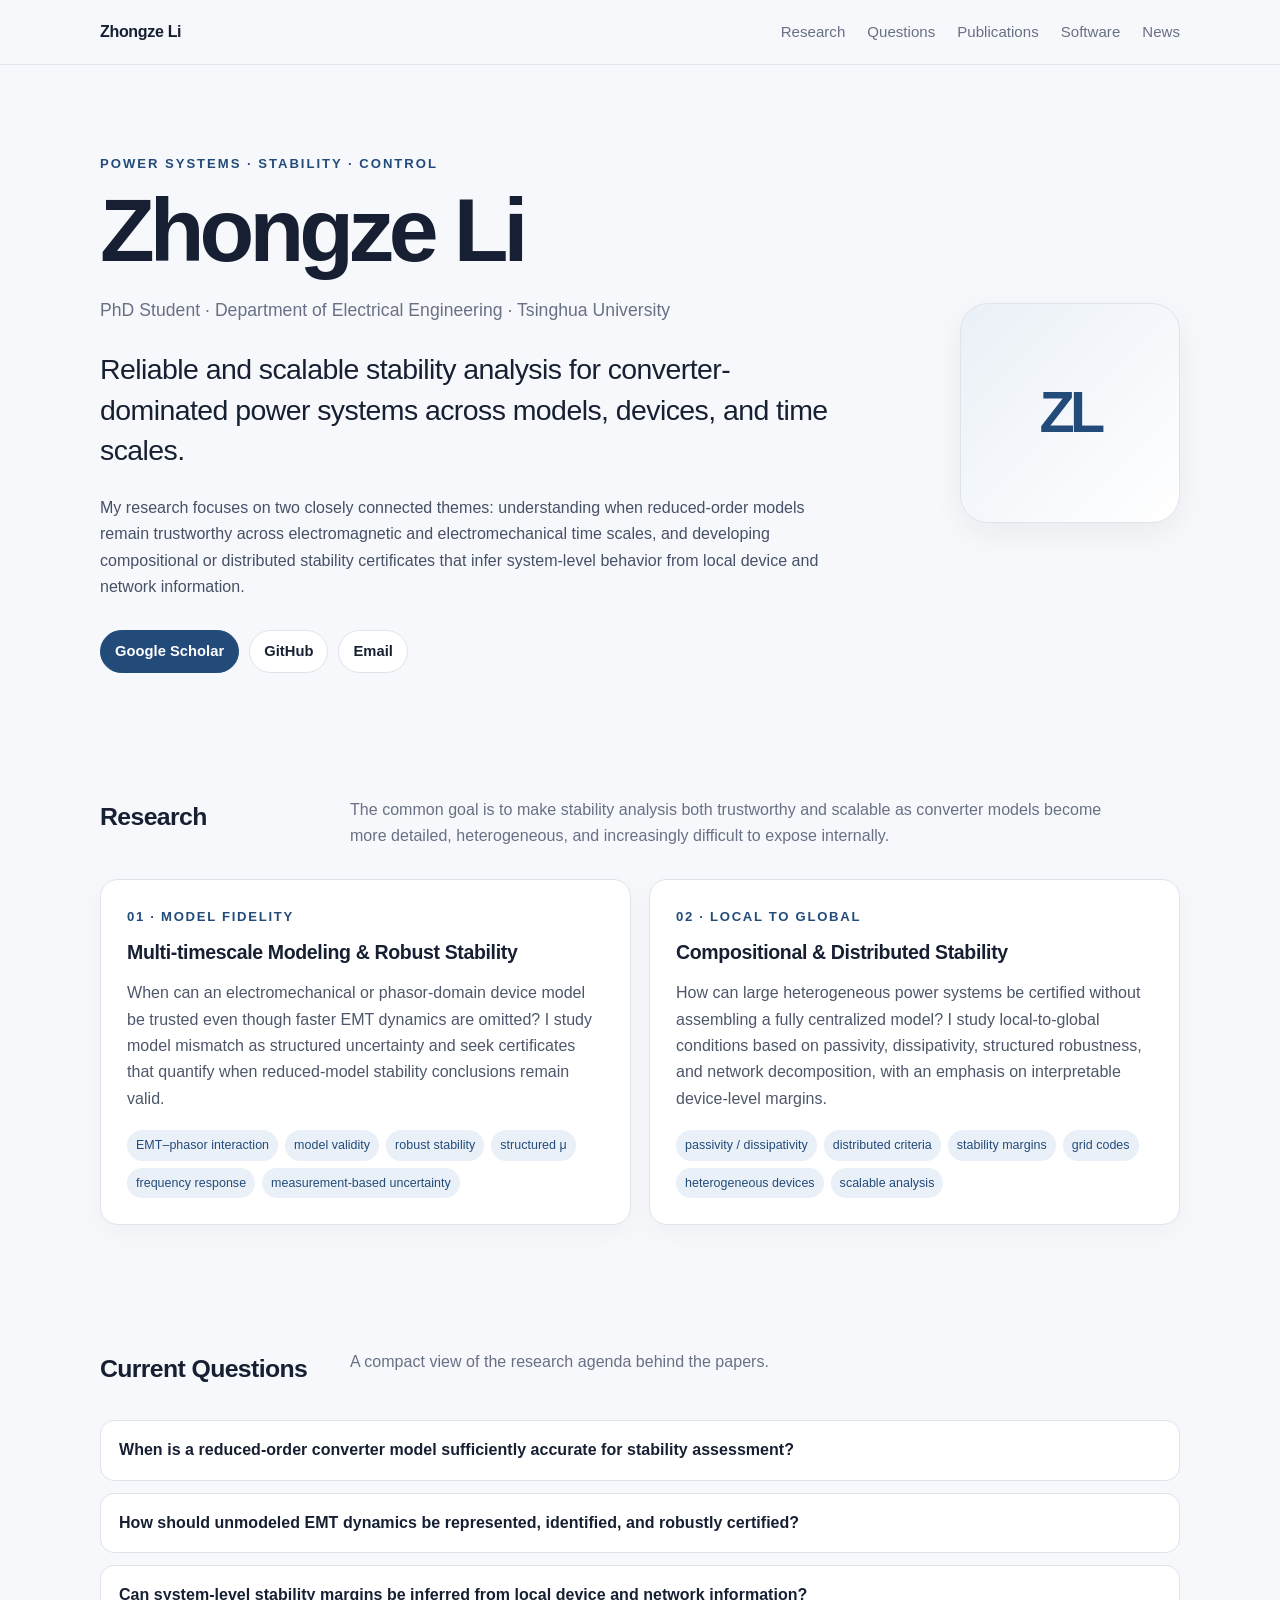
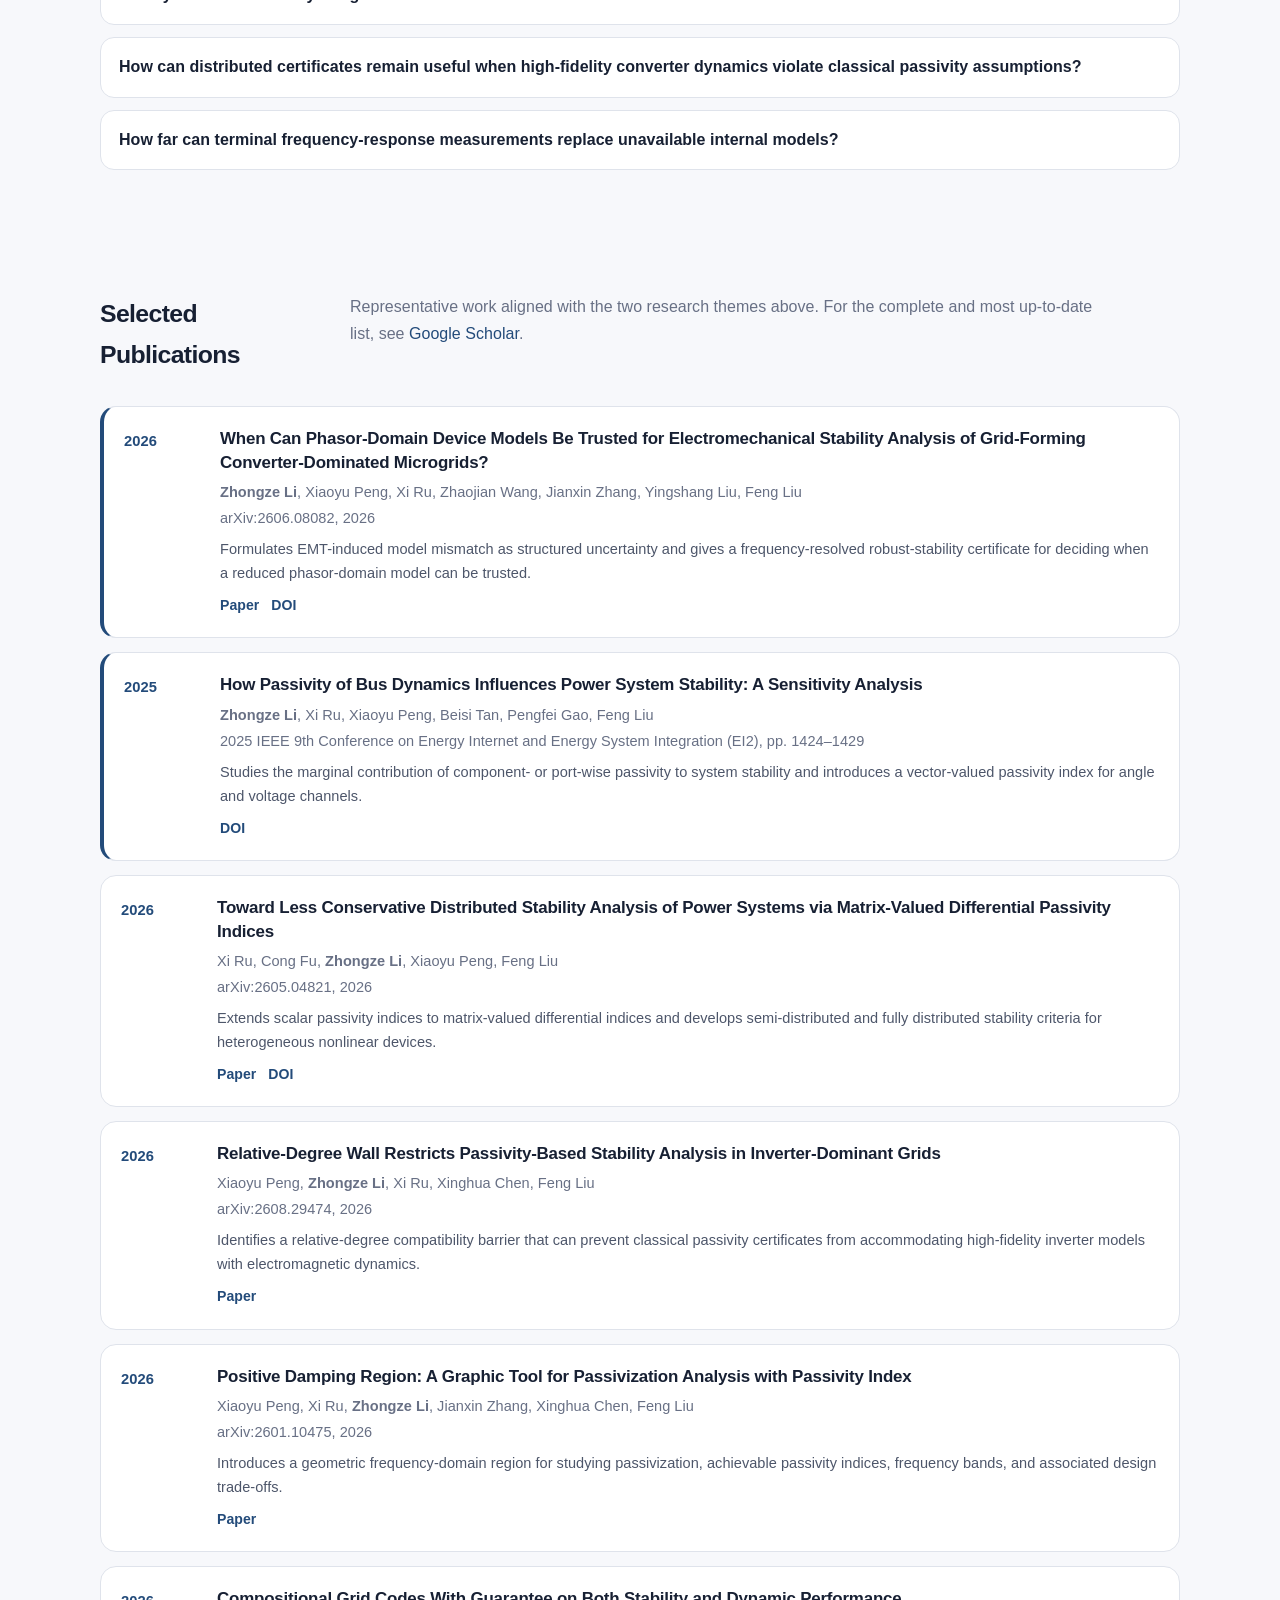
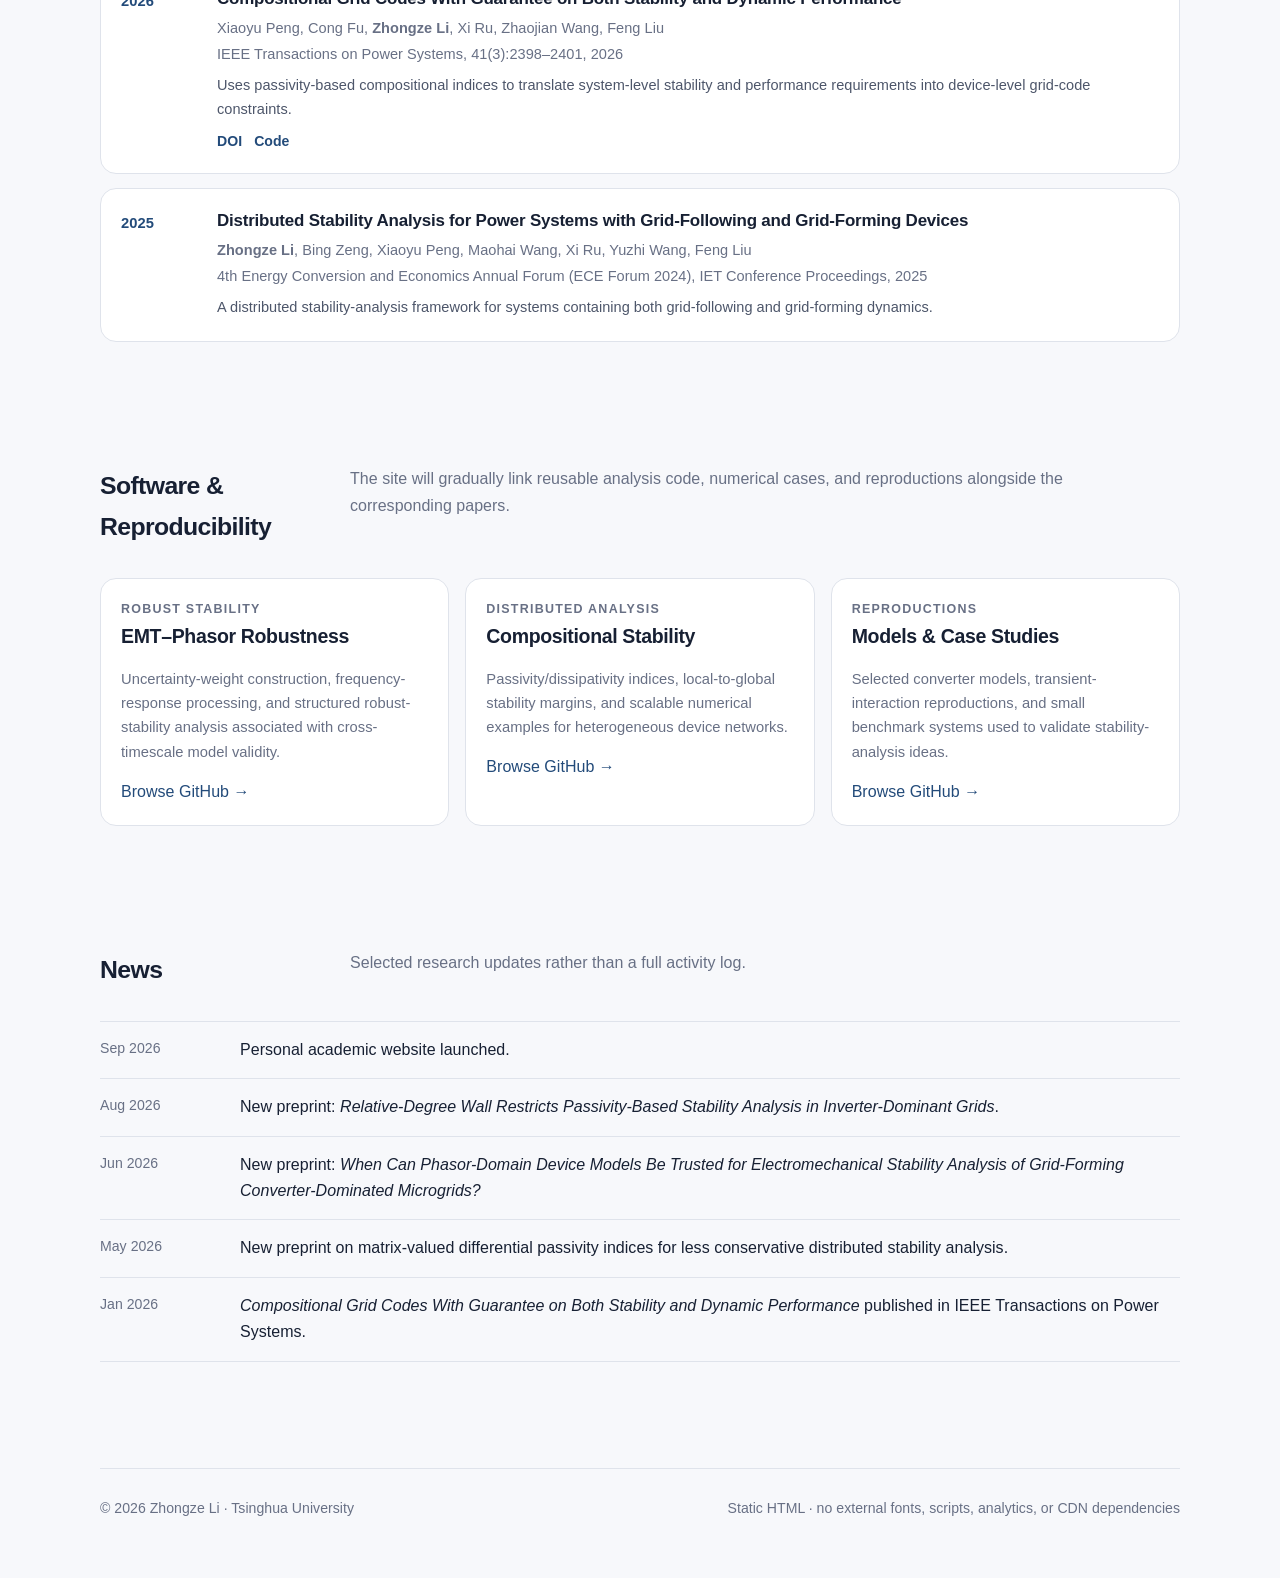
==== index.html @ 3948725b "Build academic homepage with research themes and selected publications" ====
<!doctype html>
<html lang="en">
<head>
  <meta charset="utf-8">
  <meta name="viewport" content="width=device-width, initial-scale=1">
  <meta name="description" content="Zhongze Li — PhD student at Tsinghua University. Research on multi-timescale modeling, robust stability, and compositional/distributed stability of converter-dominated power systems.">
  <meta name="author" content="Zhongze Li">
  <meta name="theme-color" content="#f7f8fb">
  <title>Zhongze Li | Power Systems Stability</title>
  <style>
    :root{
      --bg:#f7f8fb;
      --panel:#ffffff;
      --ink:#172033;
      --muted:#687085;
      --line:#dfe3eb;
      --accent:#234b7a;
      --accent-soft:#eaf0f7;
      --max:1080px;
    }
    *{box-sizing:border-box}
    html{scroll-behavior:smooth}
    body{
      margin:0;
      background:var(--bg);
      color:var(--ink);
      font-family:Inter,ui-sans-serif,-apple-system,BlinkMacSystemFont,"Segoe UI","PingFang SC","Hiragino Sans GB","Microsoft YaHei",Arial,sans-serif;
      line-height:1.65;
      letter-spacing:.002em;
    }
    a{color:var(--accent);text-decoration:none}
    a:hover{text-decoration:underline}
    .wrap{width:min(calc(100% - 36px),var(--max));margin:0 auto}
    header{
      position:sticky;top:0;z-index:20;
      background:rgba(247,248,251,.94);
      border-bottom:1px solid rgba(223,227,235,.9);
      backdrop-filter:blur(10px);
    }
    nav{min-height:64px;display:flex;align-items:center;justify-content:space-between;gap:24px}
    .brand{font-weight:750;color:var(--ink);letter-spacing:-.02em}
    .navlinks{display:flex;gap:22px;flex-wrap:wrap;font-size:.94rem}
    .navlinks a{color:var(--muted)}
    .hero{padding:88px 0 62px}
    .hero-grid{display:grid;grid-template-columns:1.45fr .55fr;gap:52px;align-items:center}
    .eyebrow{font-size:.82rem;text-transform:uppercase;letter-spacing:.15em;color:var(--accent);font-weight:750}
    h1{font-size:clamp(2.8rem,7vw,5.8rem);line-height:.98;margin:12px 0 22px;letter-spacing:-.055em}
    .role{font-size:1.1rem;color:var(--muted);margin:0 0 24px}
    .tagline{font-size:clamp(1.28rem,2.4vw,1.78rem);line-height:1.42;max-width:820px;margin:0 0 24px;letter-spacing:-.02em}
    .about{max-width:800px;color:#465066;margin:0}
    .actions{display:flex;gap:10px;flex-wrap:wrap;margin-top:30px}
    .button{
      display:inline-flex;align-items:center;justify-content:center;
      min-height:40px;padding:8px 14px;border:1px solid var(--line);
      border-radius:999px;background:var(--panel);color:var(--ink);font-size:.92rem;font-weight:650
    }
    .button.primary{background:var(--accent);color:white;border-color:var(--accent)}
    .portrait{
      width:min(100%,220px);aspect-ratio:1;border-radius:28px;
      background:linear-gradient(135deg,var(--accent-soft),#fff);
      border:1px solid var(--line);display:grid;place-items:center;
      justify-self:end;font-size:3.6rem;font-weight:800;color:var(--accent);
      letter-spacing:-.08em;box-shadow:0 10px 30px rgba(23,32,51,.06)
    }
    section{padding:62px 0}
    .section-head{display:grid;grid-template-columns:220px 1fr;gap:30px;margin-bottom:30px}
    h2{margin:0;font-size:1.55rem;letter-spacing:-.025em}
    .section-intro{margin:0;color:var(--muted);max-width:760px}
    .research-grid{display:grid;grid-template-columns:1fr 1fr;gap:18px}
    .card{
      background:var(--panel);border:1px solid var(--line);border-radius:18px;
      padding:26px;box-shadow:0 8px 24px rgba(23,32,51,.035)
    }
    .num{color:var(--accent);font-weight:800;font-size:.82rem;letter-spacing:.13em}
    h3{margin:8px 0 12px;font-size:1.22rem;letter-spacing:-.018em}
    .card p{margin:0;color:#4d566a}
    .topics{display:flex;gap:7px;flex-wrap:wrap;margin-top:18px}
    .pill{font-size:.78rem;color:var(--accent);background:var(--accent-soft);border-radius:999px;padding:5px 9px}
    .question-list{display:grid;gap:12px}
    .question{
      background:var(--panel);border:1px solid var(--line);border-radius:14px;
      padding:16px 18px;font-weight:610
    }
    .pubs{display:grid;gap:14px}
    .pub{
      display:grid;grid-template-columns:78px 1fr;gap:18px;
      background:var(--panel);border:1px solid var(--line);border-radius:16px;padding:20px
    }
    .year{font-weight:800;color:var(--accent);font-size:.92rem;padding-top:2px}
    .pub-title{font-size:1.06rem;line-height:1.42;font-weight:760;margin:0 0 5px;letter-spacing:-.012em}
    .authors,.venue,.pub-note{font-size:.91rem;color:var(--muted);margin:2px 0}
    .pub-note{color:#4d566a;margin-top:7px}
    .pub-links{display:flex;gap:12px;flex-wrap:wrap;margin-top:9px;font-size:.88rem;font-weight:650}
    .featured{border-left:4px solid var(--accent)}
    .software-grid{display:grid;grid-template-columns:repeat(3,1fr);gap:16px}
    .software-card{background:var(--panel);border:1px solid var(--line);border-radius:16px;padding:20px}
    .software-card h3{margin-top:0}
    .software-card p{font-size:.92rem;color:var(--muted)}
    .news{display:grid;gap:0;border-top:1px solid var(--line)}
    .news-item{display:grid;grid-template-columns:120px 1fr;gap:20px;padding:15px 0;border-bottom:1px solid var(--line)}
    .news-date{font-size:.88rem;color:var(--muted)}
    footer{padding:44px 0 58px;color:var(--muted);font-size:.88rem}
    .footer-row{display:flex;justify-content:space-between;gap:24px;flex-wrap:wrap;border-top:1px solid var(--line);padding-top:28px}
    .smallcaps{font-size:.78rem;text-transform:uppercase;letter-spacing:.1em;font-weight:760;color:var(--muted)}
    @media (max-width:780px){
      header{position:static}
      nav{align-items:flex-start;flex-direction:column;padding:15px 0}
      .navlinks{gap:13px}
      .hero{padding-top:56px}
      .hero-grid,.section-head,.research-grid,.software-grid{grid-template-columns:1fr}
      .portrait{justify-self:start;width:140px;border-radius:20px;order:-1}
      .pub{grid-template-columns:1fr}
      .year{padding:0}
      .news-item{grid-template-columns:1fr;gap:3px}
    }
    @media (prefers-color-scheme:dark){
      :root{--bg:#11151c;--panel:#171c25;--ink:#edf1f7;--muted:#a6afc0;--line:#2b3442;--accent:#8eb9ea;--accent-soft:#1f3043}
      header{background:rgba(17,21,28,.94)}
      .about,.card p,.pub-note{color:#c4ccda}
      .portrait{background:linear-gradient(135deg,#1f3043,#171c25)}
    }
    @media print{
      header,.actions{display:none}
      body{background:#fff;color:#000}
      .card,.pub,.software-card{box-shadow:none;break-inside:avoid}
    }
  </style>
</head>
<body>
<header>
  <div class="wrap">
    <nav aria-label="Primary navigation">
      <a class="brand" href="#top">Zhongze Li</a>
      <div class="navlinks">
        <a href="#research">Research</a>
        <a href="#questions">Questions</a>
        <a href="#publications">Publications</a>
        <a href="#software">Software</a>
        <a href="#news">News</a>
      </div>
    </nav>
  </div>
</header>

<main id="top">
  <section class="hero">
    <div class="wrap hero-grid">
      <div>
        <div class="eyebrow">Power Systems · Stability · Control</div>
        <h1>Zhongze Li</h1>
        <p class="role">PhD Student · Department of Electrical Engineering · Tsinghua University</p>
        <p class="tagline">Reliable and scalable stability analysis for converter-dominated power systems across models, devices, and time scales.</p>
        <p class="about">My research focuses on two closely connected themes: understanding when reduced-order models remain trustworthy across electromagnetic and electromechanical time scales, and developing compositional or distributed stability certificates that infer system-level behavior from local device and network information.</p>
        <div class="actions">
          <a class="button primary" href="https://scholar.google.com/citations?user=HKIw3YUAAAAJ&hl=zh-CN">Google Scholar</a>
          <a class="button" href="https://github.com/lizzz766">GitHub</a>
          <a class="button" href="mailto:lizz24@mails.tsinghua.edu.cn">Email</a>
        </div>
      </div>
      <div class="portrait" aria-label="Profile placeholder">ZL</div>
    </div>
  </section>

  <section id="research">
    <div class="wrap">
      <div class="section-head">
        <h2>Research</h2>
        <p class="section-intro">The common goal is to make stability analysis both trustworthy and scalable as converter models become more detailed, heterogeneous, and increasingly difficult to expose internally.</p>
      </div>
      <div class="research-grid">
        <article class="card">
          <div class="num">01 · MODEL FIDELITY</div>
          <h3>Multi-timescale Modeling & Robust Stability</h3>
          <p>When can an electromechanical or phasor-domain device model be trusted even though faster EMT dynamics are omitted? I study model mismatch as structured uncertainty and seek certificates that quantify when reduced-model stability conclusions remain valid.</p>
          <div class="topics">
            <span class="pill">EMT–phasor interaction</span>
            <span class="pill">model validity</span>
            <span class="pill">robust stability</span>
            <span class="pill">structured μ</span>
            <span class="pill">frequency response</span>
            <span class="pill">measurement-based uncertainty</span>
          </div>
        </article>
        <article class="card">
          <div class="num">02 · LOCAL TO GLOBAL</div>
          <h3>Compositional & Distributed Stability</h3>
          <p>How can large heterogeneous power systems be certified without assembling a fully centralized model? I study local-to-global conditions based on passivity, dissipativity, structured robustness, and network decomposition, with an emphasis on interpretable device-level margins.</p>
          <div class="topics">
            <span class="pill">passivity / dissipativity</span>
            <span class="pill">distributed criteria</span>
            <span class="pill">stability margins</span>
            <span class="pill">grid codes</span>
            <span class="pill">heterogeneous devices</span>
            <span class="pill">scalable analysis</span>
          </div>
        </article>
      </div>
    </div>
  </section>

  <section id="questions">
    <div class="wrap">
      <div class="section-head">
        <h2>Current Questions</h2>
        <p class="section-intro">A compact view of the research agenda behind the papers.</p>
      </div>
      <div class="question-list">
        <div class="question">When is a reduced-order converter model sufficiently accurate for stability assessment?</div>
        <div class="question">How should unmodeled EMT dynamics be represented, identified, and robustly certified?</div>
        <div class="question">Can system-level stability margins be inferred from local device and network information?</div>
        <div class="question">How can distributed certificates remain useful when high-fidelity converter dynamics violate classical passivity assumptions?</div>
        <div class="question">How far can terminal frequency-response measurements replace unavailable internal models?</div>
      </div>
    </div>
  </section>

  <section id="publications">
    <div class="wrap">
      <div class="section-head">
        <h2>Selected Publications</h2>
        <p class="section-intro">Representative work aligned with the two research themes above. For the complete and most up-to-date list, see <a href="https://scholar.google.com/citations?user=HKIw3YUAAAAJ&hl=zh-CN">Google Scholar</a>.</p>
      </div>

      <div class="pubs">
        <article class="pub featured">
          <div class="year">2026</div>
          <div>
            <p class="pub-title">When Can Phasor-Domain Device Models Be Trusted for Electromechanical Stability Analysis of Grid-Forming Converter-Dominated Microgrids?</p>
            <p class="authors"><strong>Zhongze Li</strong>, Xiaoyu Peng, Xi Ru, Zhaojian Wang, Jianxin Zhang, Yingshang Liu, Feng Liu</p>
            <p class="venue">arXiv:2606.08082, 2026</p>
            <p class="pub-note">Formulates EMT-induced model mismatch as structured uncertainty and gives a frequency-resolved robust-stability certificate for deciding when a reduced phasor-domain model can be trusted.</p>
            <div class="pub-links">
              <a href="https://arxiv.org/abs/2606.08082">Paper</a>
              <a href="https://doi.org/10.48550/arXiv.2606.08082">DOI</a>
            </div>
          </div>
        </article>

        <article class="pub featured">
          <div class="year">2025</div>
          <div>
            <p class="pub-title">How Passivity of Bus Dynamics Influences Power System Stability: A Sensitivity Analysis</p>
            <p class="authors"><strong>Zhongze Li</strong>, Xi Ru, Xiaoyu Peng, Beisi Tan, Pengfei Gao, Feng Liu</p>
            <p class="venue">2025 IEEE 9th Conference on Energy Internet and Energy System Integration (EI2), pp. 1424–1429</p>
            <p class="pub-note">Studies the marginal contribution of component- or port-wise passivity to system stability and introduces a vector-valued passivity index for angle and voltage channels.</p>
            <div class="pub-links">
              <a href="https://doi.org/10.1109/EI268505.2025.11425330">DOI</a>
            </div>
          </div>
        </article>

        <article class="pub">
          <div class="year">2026</div>
          <div>
            <p class="pub-title">Toward Less Conservative Distributed Stability Analysis of Power Systems via Matrix-Valued Differential Passivity Indices</p>
            <p class="authors">Xi Ru, Cong Fu, <strong>Zhongze Li</strong>, Xiaoyu Peng, Feng Liu</p>
            <p class="venue">arXiv:2605.04821, 2026</p>
            <p class="pub-note">Extends scalar passivity indices to matrix-valued differential indices and develops semi-distributed and fully distributed stability criteria for heterogeneous nonlinear devices.</p>
            <div class="pub-links">
              <a href="https://arxiv.org/abs/2605.04821">Paper</a>
              <a href="https://doi.org/10.48550/arXiv.2605.04821">DOI</a>
            </div>
          </div>
        </article>

        <article class="pub">
          <div class="year">2026</div>
          <div>
            <p class="pub-title">Relative-Degree Wall Restricts Passivity-Based Stability Analysis in Inverter-Dominant Grids</p>
            <p class="authors">Xiaoyu Peng, <strong>Zhongze Li</strong>, Xi Ru, Xinghua Chen, Feng Liu</p>
            <p class="venue">arXiv:2608.29474, 2026</p>
            <p class="pub-note">Identifies a relative-degree compatibility barrier that can prevent classical passivity certificates from accommodating high-fidelity inverter models with electromagnetic dynamics.</p>
            <div class="pub-links">
              <a href="https://arxiv.org/abs/2608.29474">Paper</a>
            </div>
          </div>
        </article>

        <article class="pub">
          <div class="year">2026</div>
          <div>
            <p class="pub-title">Positive Damping Region: A Graphic Tool for Passivization Analysis with Passivity Index</p>
            <p class="authors">Xiaoyu Peng, Xi Ru, <strong>Zhongze Li</strong>, Jianxin Zhang, Xinghua Chen, Feng Liu</p>
            <p class="venue">arXiv:2601.10475, 2026</p>
            <p class="pub-note">Introduces a geometric frequency-domain region for studying passivization, achievable passivity indices, frequency bands, and associated design trade-offs.</p>
            <div class="pub-links">
              <a href="https://arxiv.org/abs/2601.10475">Paper</a>
            </div>
          </div>
        </article>

        <article class="pub">
          <div class="year">2026</div>
          <div>
            <p class="pub-title">Compositional Grid Codes With Guarantee on Both Stability and Dynamic Performance</p>
            <p class="authors">Xiaoyu Peng, Cong Fu, <strong>Zhongze Li</strong>, Xi Ru, Zhaojian Wang, Feng Liu</p>
            <p class="venue">IEEE Transactions on Power Systems, 41(3):2398–2401, 2026</p>
            <p class="pub-note">Uses passivity-based compositional indices to translate system-level stability and performance requirements into device-level grid-code constraints.</p>
            <div class="pub-links">
              <a href="https://doi.org/10.1109/TPWRS.2026.3651937">DOI</a>
              <a href="https://github.com/lingo01/Compositional_Grid_Code">Code</a>
            </div>
          </div>
        </article>

        <article class="pub">
          <div class="year">2025</div>
          <div>
            <p class="pub-title">Distributed Stability Analysis for Power Systems with Grid-Following and Grid-Forming Devices</p>
            <p class="authors"><strong>Zhongze Li</strong>, Bing Zeng, Xiaoyu Peng, Maohai Wang, Xi Ru, Yuzhi Wang, Feng Liu</p>
            <p class="venue">4th Energy Conversion and Economics Annual Forum (ECE Forum 2024), IET Conference Proceedings, 2025</p>
            <p class="pub-note">A distributed stability-analysis framework for systems containing both grid-following and grid-forming dynamics.</p>
          </div>
        </article>
      </div>
    </div>
  </section>

  <section id="software">
    <div class="wrap">
      <div class="section-head">
        <h2>Software & Reproducibility</h2>
        <p class="section-intro">The site will gradually link reusable analysis code, numerical cases, and reproductions alongside the corresponding papers.</p>
      </div>
      <div class="software-grid">
        <article class="software-card">
          <div class="smallcaps">Robust stability</div>
          <h3>EMT–Phasor Robustness</h3>
          <p>Uncertainty-weight construction, frequency-response processing, and structured robust-stability analysis associated with cross-timescale model validity.</p>
          <a href="https://github.com/lizzz766">Browse GitHub →</a>
        </article>
        <article class="software-card">
          <div class="smallcaps">Distributed analysis</div>
          <h3>Compositional Stability</h3>
          <p>Passivity/dissipativity indices, local-to-global stability margins, and scalable numerical examples for heterogeneous device networks.</p>
          <a href="https://github.com/lizzz766">Browse GitHub →</a>
        </article>
        <article class="software-card">
          <div class="smallcaps">Reproductions</div>
          <h3>Models & Case Studies</h3>
          <p>Selected converter models, transient-interaction reproductions, and small benchmark systems used to validate stability-analysis ideas.</p>
          <a href="https://github.com/lizzz766">Browse GitHub →</a>
        </article>
      </div>
    </div>
  </section>

  <section id="news">
    <div class="wrap">
      <div class="section-head">
        <h2>News</h2>
        <p class="section-intro">Selected research updates rather than a full activity log.</p>
      </div>
      <div class="news">
        <div class="news-item"><div class="news-date">Sep 2026</div><div>Personal academic website launched.</div></div>
        <div class="news-item"><div class="news-date">Aug 2026</div><div>New preprint: <em>Relative-Degree Wall Restricts Passivity-Based Stability Analysis in Inverter-Dominant Grids</em>.</div></div>
        <div class="news-item"><div class="news-date">Jun 2026</div><div>New preprint: <em>When Can Phasor-Domain Device Models Be Trusted for Electromechanical Stability Analysis of Grid-Forming Converter-Dominated Microgrids?</em></div></div>
        <div class="news-item"><div class="news-date">May 2026</div><div>New preprint on matrix-valued differential passivity indices for less conservative distributed stability analysis.</div></div>
        <div class="news-item"><div class="news-date">Jan 2026</div><div><em>Compositional Grid Codes With Guarantee on Both Stability and Dynamic Performance</em> published in IEEE Transactions on Power Systems.</div></div>
      </div>
    </div>
  </section>
</main>

<footer>
  <div class="wrap footer-row">
    <div>© 2026 Zhongze Li · Tsinghua University</div>
    <div>Static HTML · no external fonts, scripts, analytics, or CDN dependencies</div>
  </div>
</footer>
</body>
</html>
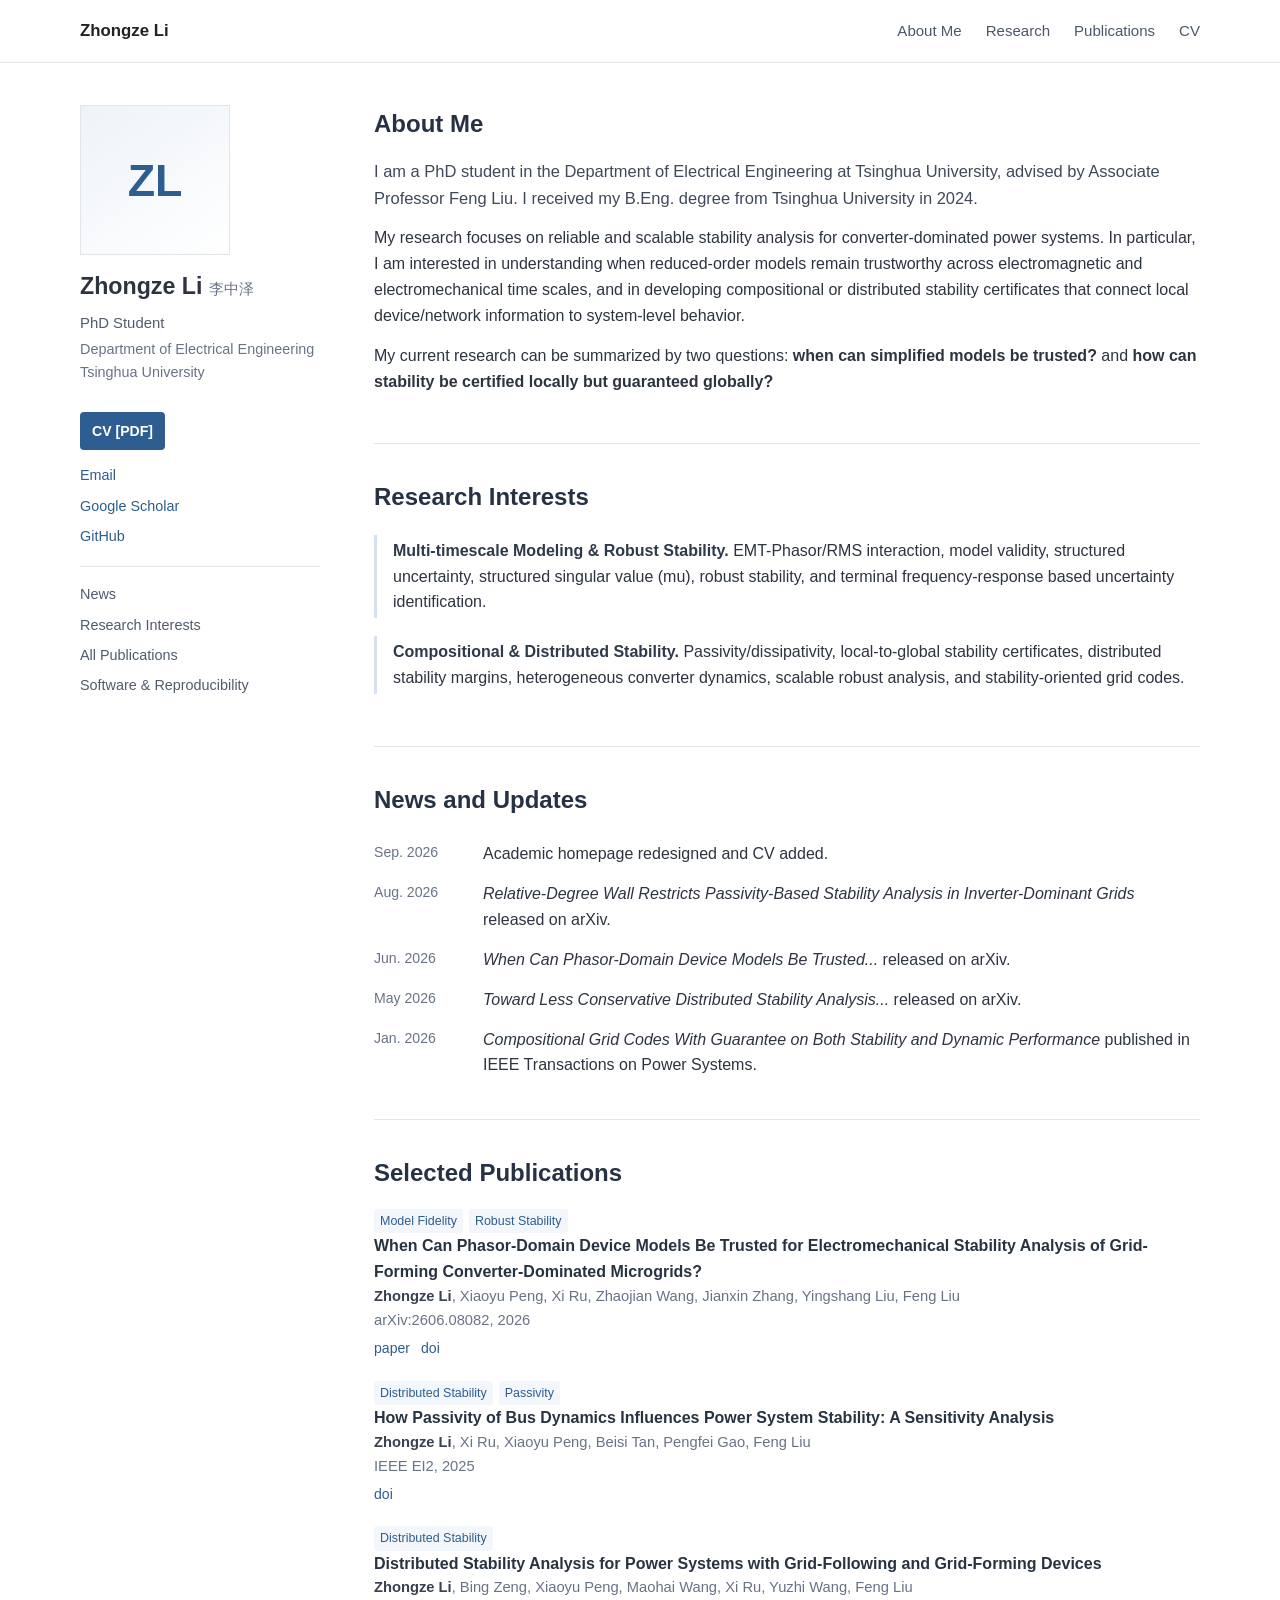
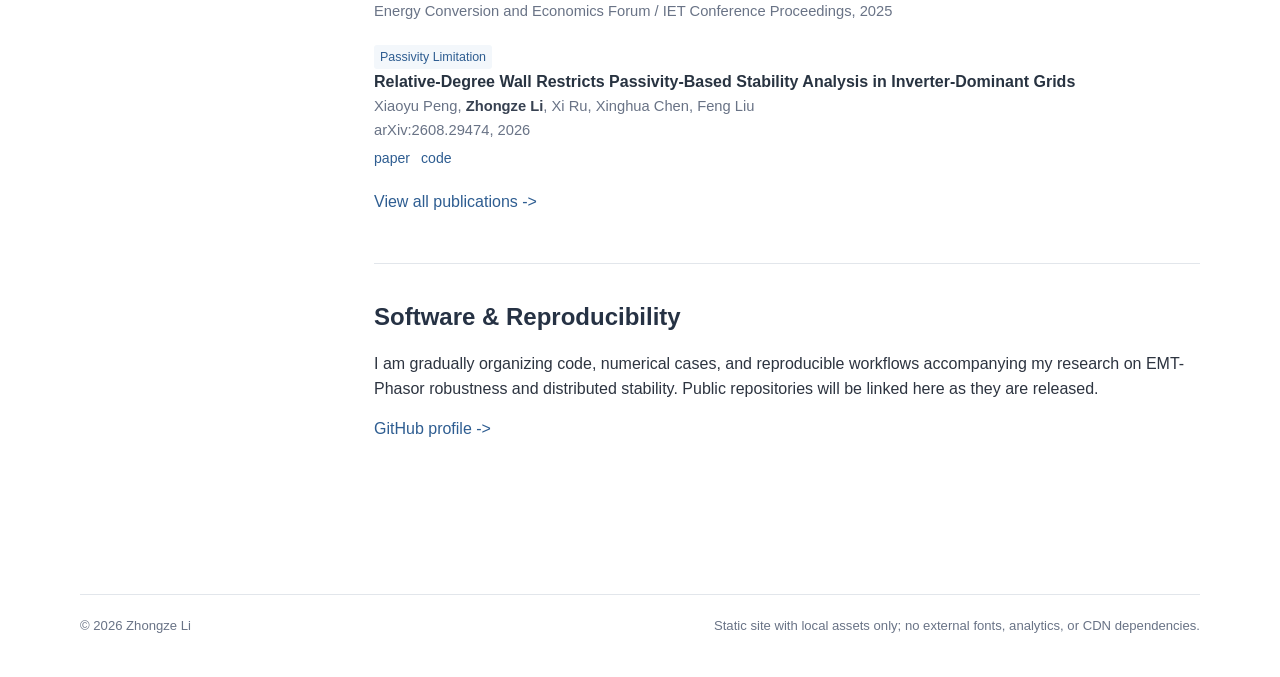
==== commit eb1553bb: "Redesign homepage in academic Minimal-Mistakes style and add CV link" ====
--- a/index.html
+++ b/index.html
@@ -1,372 +1,40 @@
 <!doctype html>
-<html lang="en">
-<head>
-  <meta charset="utf-8">
-  <meta name="viewport" content="width=device-width, initial-scale=1">
-  <meta name="description" content="Zhongze Li — PhD student at Tsinghua University. Research on multi-timescale modeling, robust stability, and compositional/distributed stability of converter-dominated power systems.">
-  <meta name="author" content="Zhongze Li">
-  <meta name="theme-color" content="#f7f8fb">
-  <title>Zhongze Li | Power Systems Stability</title>
-  <style>
-    :root{
-      --bg:#f7f8fb;
-      --panel:#ffffff;
-      --ink:#172033;
-      --muted:#687085;
-      --line:#dfe3eb;
-      --accent:#234b7a;
-      --accent-soft:#eaf0f7;
-      --max:1080px;
-    }
-    *{box-sizing:border-box}
-    html{scroll-behavior:smooth}
-    body{
-      margin:0;
-      background:var(--bg);
-      color:var(--ink);
-      font-family:Inter,ui-sans-serif,-apple-system,BlinkMacSystemFont,"Segoe UI","PingFang SC","Hiragino Sans GB","Microsoft YaHei",Arial,sans-serif;
-      line-height:1.65;
-      letter-spacing:.002em;
-    }
-    a{color:var(--accent);text-decoration:none}
-    a:hover{text-decoration:underline}
-    .wrap{width:min(calc(100% - 36px),var(--max));margin:0 auto}
-    header{
-      position:sticky;top:0;z-index:20;
-      background:rgba(247,248,251,.94);
-      border-bottom:1px solid rgba(223,227,235,.9);
-      backdrop-filter:blur(10px);
-    }
-    nav{min-height:64px;display:flex;align-items:center;justify-content:space-between;gap:24px}
-    .brand{font-weight:750;color:var(--ink);letter-spacing:-.02em}
-    .navlinks{display:flex;gap:22px;flex-wrap:wrap;font-size:.94rem}
-    .navlinks a{color:var(--muted)}
-    .hero{padding:88px 0 62px}
-    .hero-grid{display:grid;grid-template-columns:1.45fr .55fr;gap:52px;align-items:center}
-    .eyebrow{font-size:.82rem;text-transform:uppercase;letter-spacing:.15em;color:var(--accent);font-weight:750}
-    h1{font-size:clamp(2.8rem,7vw,5.8rem);line-height:.98;margin:12px 0 22px;letter-spacing:-.055em}
-    .role{font-size:1.1rem;color:var(--muted);margin:0 0 24px}
-    .tagline{font-size:clamp(1.28rem,2.4vw,1.78rem);line-height:1.42;max-width:820px;margin:0 0 24px;letter-spacing:-.02em}
-    .about{max-width:800px;color:#465066;margin:0}
-    .actions{display:flex;gap:10px;flex-wrap:wrap;margin-top:30px}
-    .button{
-      display:inline-flex;align-items:center;justify-content:center;
-      min-height:40px;padding:8px 14px;border:1px solid var(--line);
-      border-radius:999px;background:var(--panel);color:var(--ink);font-size:.92rem;font-weight:650
-    }
-    .button.primary{background:var(--accent);color:white;border-color:var(--accent)}
-    .portrait{
-      width:min(100%,220px);aspect-ratio:1;border-radius:28px;
-      background:linear-gradient(135deg,var(--accent-soft),#fff);
-      border:1px solid var(--line);display:grid;place-items:center;
-      justify-self:end;font-size:3.6rem;font-weight:800;color:var(--accent);
-      letter-spacing:-.08em;box-shadow:0 10px 30px rgba(23,32,51,.06)
-    }
-    section{padding:62px 0}
-    .section-head{display:grid;grid-template-columns:220px 1fr;gap:30px;margin-bottom:30px}
-    h2{margin:0;font-size:1.55rem;letter-spacing:-.025em}
-    .section-intro{margin:0;color:var(--muted);max-width:760px}
-    .research-grid{display:grid;grid-template-columns:1fr 1fr;gap:18px}
-    .card{
-      background:var(--panel);border:1px solid var(--line);border-radius:18px;
-      padding:26px;box-shadow:0 8px 24px rgba(23,32,51,.035)
-    }
-    .num{color:var(--accent);font-weight:800;font-size:.82rem;letter-spacing:.13em}
-    h3{margin:8px 0 12px;font-size:1.22rem;letter-spacing:-.018em}
-    .card p{margin:0;color:#4d566a}
-    .topics{display:flex;gap:7px;flex-wrap:wrap;margin-top:18px}
-    .pill{font-size:.78rem;color:var(--accent);background:var(--accent-soft);border-radius:999px;padding:5px 9px}
-    .question-list{display:grid;gap:12px}
-    .question{
-      background:var(--panel);border:1px solid var(--line);border-radius:14px;
-      padding:16px 18px;font-weight:610
-    }
-    .pubs{display:grid;gap:14px}
-    .pub{
-      display:grid;grid-template-columns:78px 1fr;gap:18px;
-      background:var(--panel);border:1px solid var(--line);border-radius:16px;padding:20px
-    }
-    .year{font-weight:800;color:var(--accent);font-size:.92rem;padding-top:2px}
-    .pub-title{font-size:1.06rem;line-height:1.42;font-weight:760;margin:0 0 5px;letter-spacing:-.012em}
-    .authors,.venue,.pub-note{font-size:.91rem;color:var(--muted);margin:2px 0}
-    .pub-note{color:#4d566a;margin-top:7px}
-    .pub-links{display:flex;gap:12px;flex-wrap:wrap;margin-top:9px;font-size:.88rem;font-weight:650}
-    .featured{border-left:4px solid var(--accent)}
-    .software-grid{display:grid;grid-template-columns:repeat(3,1fr);gap:16px}
-    .software-card{background:var(--panel);border:1px solid var(--line);border-radius:16px;padding:20px}
-    .software-card h3{margin-top:0}
-    .software-card p{font-size:.92rem;color:var(--muted)}
-    .news{display:grid;gap:0;border-top:1px solid var(--line)}
-    .news-item{display:grid;grid-template-columns:120px 1fr;gap:20px;padding:15px 0;border-bottom:1px solid var(--line)}
-    .news-date{font-size:.88rem;color:var(--muted)}
-    footer{padding:44px 0 58px;color:var(--muted);font-size:.88rem}
-    .footer-row{display:flex;justify-content:space-between;gap:24px;flex-wrap:wrap;border-top:1px solid var(--line);padding-top:28px}
-    .smallcaps{font-size:.78rem;text-transform:uppercase;letter-spacing:.1em;font-weight:760;color:var(--muted)}
-    @media (max-width:780px){
-      header{position:static}
-      nav{align-items:flex-start;flex-direction:column;padding:15px 0}
-      .navlinks{gap:13px}
-      .hero{padding-top:56px}
-      .hero-grid,.section-head,.research-grid,.software-grid{grid-template-columns:1fr}
-      .portrait{justify-self:start;width:140px;border-radius:20px;order:-1}
-      .pub{grid-template-columns:1fr}
-      .year{padding:0}
-      .news-item{grid-template-columns:1fr;gap:3px}
-    }
-    @media (prefers-color-scheme:dark){
-      :root{--bg:#11151c;--panel:#171c25;--ink:#edf1f7;--muted:#a6afc0;--line:#2b3442;--accent:#8eb9ea;--accent-soft:#1f3043}
-      header{background:rgba(17,21,28,.94)}
-      .about,.card p,.pub-note{color:#c4ccda}
-      .portrait{background:linear-gradient(135deg,#1f3043,#171c25)}
-    }
-    @media print{
-      header,.actions{display:none}
-      body{background:#fff;color:#000}
-      .card,.pub,.software-card{box-shadow:none;break-inside:avoid}
-    }
-  </style>
-</head>
+<html lang="en"><head><meta charset="utf-8"><meta name="viewport" content="width=device-width,initial-scale=1"><meta name="description" content="Zhongze Li - PhD student at Tsinghua University. Research on multi-timescale modeling, robust stability, and compositional/distributed stability of converter-dominated power systems."><meta name="author" content="Zhongze Li"><title>Zhongze Li | Academic Homepage</title><link rel="stylesheet" href="/assets/css/main.css"></head>
 <body>
-<header>
-  <div class="wrap">
-    <nav aria-label="Primary navigation">
-      <a class="brand" href="#top">Zhongze Li</a>
-      <div class="navlinks">
-        <a href="#research">Research</a>
-        <a href="#questions">Questions</a>
-        <a href="#publications">Publications</a>
-        <a href="#software">Software</a>
-        <a href="#news">News</a>
-      </div>
-    </nav>
-  </div>
-</header>
-
-<main id="top">
-  <section class="hero">
-    <div class="wrap hero-grid">
-      <div>
-        <div class="eyebrow">Power Systems · Stability · Control</div>
-        <h1>Zhongze Li</h1>
-        <p class="role">PhD Student · Department of Electrical Engineering · Tsinghua University</p>
-        <p class="tagline">Reliable and scalable stability analysis for converter-dominated power systems across models, devices, and time scales.</p>
-        <p class="about">My research focuses on two closely connected themes: understanding when reduced-order models remain trustworthy across electromagnetic and electromechanical time scales, and developing compositional or distributed stability certificates that infer system-level behavior from local device and network information.</p>
-        <div class="actions">
-          <a class="button primary" href="https://scholar.google.com/citations?user=HKIw3YUAAAAJ&hl=zh-CN">Google Scholar</a>
-          <a class="button" href="https://github.com/lizzz766">GitHub</a>
-          <a class="button" href="mailto:lizz24@mails.tsinghua.edu.cn">Email</a>
-        </div>
-      </div>
-      <div class="portrait" aria-label="Profile placeholder">ZL</div>
-    </div>
-  </section>
-
-  <section id="research">
-    <div class="wrap">
-      <div class="section-head">
-        <h2>Research</h2>
-        <p class="section-intro">The common goal is to make stability analysis both trustworthy and scalable as converter models become more detailed, heterogeneous, and increasingly difficult to expose internally.</p>
-      </div>
-      <div class="research-grid">
-        <article class="card">
-          <div class="num">01 · MODEL FIDELITY</div>
-          <h3>Multi-timescale Modeling & Robust Stability</h3>
-          <p>When can an electromechanical or phasor-domain device model be trusted even though faster EMT dynamics are omitted? I study model mismatch as structured uncertainty and seek certificates that quantify when reduced-model stability conclusions remain valid.</p>
-          <div class="topics">
-            <span class="pill">EMT–phasor interaction</span>
-            <span class="pill">model validity</span>
-            <span class="pill">robust stability</span>
-            <span class="pill">structured μ</span>
-            <span class="pill">frequency response</span>
-            <span class="pill">measurement-based uncertainty</span>
-          </div>
-        </article>
-        <article class="card">
-          <div class="num">02 · LOCAL TO GLOBAL</div>
-          <h3>Compositional & Distributed Stability</h3>
-          <p>How can large heterogeneous power systems be certified without assembling a fully centralized model? I study local-to-global conditions based on passivity, dissipativity, structured robustness, and network decomposition, with an emphasis on interpretable device-level margins.</p>
-          <div class="topics">
-            <span class="pill">passivity / dissipativity</span>
-            <span class="pill">distributed criteria</span>
-            <span class="pill">stability margins</span>
-            <span class="pill">grid codes</span>
-            <span class="pill">heterogeneous devices</span>
-            <span class="pill">scalable analysis</span>
-          </div>
-        </article>
-      </div>
-    </div>
-  </section>
-
-  <section id="questions">
-    <div class="wrap">
-      <div class="section-head">
-        <h2>Current Questions</h2>
-        <p class="section-intro">A compact view of the research agenda behind the papers.</p>
-      </div>
-      <div class="question-list">
-        <div class="question">When is a reduced-order converter model sufficiently accurate for stability assessment?</div>
-        <div class="question">How should unmodeled EMT dynamics be represented, identified, and robustly certified?</div>
-        <div class="question">Can system-level stability margins be inferred from local device and network information?</div>
-        <div class="question">How can distributed certificates remain useful when high-fidelity converter dynamics violate classical passivity assumptions?</div>
-        <div class="question">How far can terminal frequency-response measurements replace unavailable internal models?</div>
-      </div>
-    </div>
-  </section>
-
-  <section id="publications">
-    <div class="wrap">
-      <div class="section-head">
-        <h2>Selected Publications</h2>
-        <p class="section-intro">Representative work aligned with the two research themes above. For the complete and most up-to-date list, see <a href="https://scholar.google.com/citations?user=HKIw3YUAAAAJ&hl=zh-CN">Google Scholar</a>.</p>
-      </div>
-
-      <div class="pubs">
-        <article class="pub featured">
-          <div class="year">2026</div>
-          <div>
-            <p class="pub-title">When Can Phasor-Domain Device Models Be Trusted for Electromechanical Stability Analysis of Grid-Forming Converter-Dominated Microgrids?</p>
-            <p class="authors"><strong>Zhongze Li</strong>, Xiaoyu Peng, Xi Ru, Zhaojian Wang, Jianxin Zhang, Yingshang Liu, Feng Liu</p>
-            <p class="venue">arXiv:2606.08082, 2026</p>
-            <p class="pub-note">Formulates EMT-induced model mismatch as structured uncertainty and gives a frequency-resolved robust-stability certificate for deciding when a reduced phasor-domain model can be trusted.</p>
-            <div class="pub-links">
-              <a href="https://arxiv.org/abs/2606.08082">Paper</a>
-              <a href="https://doi.org/10.48550/arXiv.2606.08082">DOI</a>
-            </div>
-          </div>
-        </article>
-
-        <article class="pub featured">
-          <div class="year">2025</div>
-          <div>
-            <p class="pub-title">How Passivity of Bus Dynamics Influences Power System Stability: A Sensitivity Analysis</p>
-            <p class="authors"><strong>Zhongze Li</strong>, Xi Ru, Xiaoyu Peng, Beisi Tan, Pengfei Gao, Feng Liu</p>
-            <p class="venue">2025 IEEE 9th Conference on Energy Internet and Energy System Integration (EI2), pp. 1424–1429</p>
-            <p class="pub-note">Studies the marginal contribution of component- or port-wise passivity to system stability and introduces a vector-valued passivity index for angle and voltage channels.</p>
-            <div class="pub-links">
-              <a href="https://doi.org/10.1109/EI268505.2025.11425330">DOI</a>
-            </div>
-          </div>
-        </article>
-
-        <article class="pub">
-          <div class="year">2026</div>
-          <div>
-            <p class="pub-title">Toward Less Conservative Distributed Stability Analysis of Power Systems via Matrix-Valued Differential Passivity Indices</p>
-            <p class="authors">Xi Ru, Cong Fu, <strong>Zhongze Li</strong>, Xiaoyu Peng, Feng Liu</p>
-            <p class="venue">arXiv:2605.04821, 2026</p>
-            <p class="pub-note">Extends scalar passivity indices to matrix-valued differential indices and develops semi-distributed and fully distributed stability criteria for heterogeneous nonlinear devices.</p>
-            <div class="pub-links">
-              <a href="https://arxiv.org/abs/2605.04821">Paper</a>
-              <a href="https://doi.org/10.48550/arXiv.2605.04821">DOI</a>
-            </div>
-          </div>
-        </article>
-
-        <article class="pub">
-          <div class="year">2026</div>
-          <div>
-            <p class="pub-title">Relative-Degree Wall Restricts Passivity-Based Stability Analysis in Inverter-Dominant Grids</p>
-            <p class="authors">Xiaoyu Peng, <strong>Zhongze Li</strong>, Xi Ru, Xinghua Chen, Feng Liu</p>
-            <p class="venue">arXiv:2608.29474, 2026</p>
-            <p class="pub-note">Identifies a relative-degree compatibility barrier that can prevent classical passivity certificates from accommodating high-fidelity inverter models with electromagnetic dynamics.</p>
-            <div class="pub-links">
-              <a href="https://arxiv.org/abs/2608.29474">Paper</a>
-            </div>
-          </div>
-        </article>
-
-        <article class="pub">
-          <div class="year">2026</div>
-          <div>
-            <p class="pub-title">Positive Damping Region: A Graphic Tool for Passivization Analysis with Passivity Index</p>
-            <p class="authors">Xiaoyu Peng, Xi Ru, <strong>Zhongze Li</strong>, Jianxin Zhang, Xinghua Chen, Feng Liu</p>
-            <p class="venue">arXiv:2601.10475, 2026</p>
-            <p class="pub-note">Introduces a geometric frequency-domain region for studying passivization, achievable passivity indices, frequency bands, and associated design trade-offs.</p>
-            <div class="pub-links">
-              <a href="https://arxiv.org/abs/2601.10475">Paper</a>
-            </div>
-          </div>
-        </article>
-
-        <article class="pub">
-          <div class="year">2026</div>
-          <div>
-            <p class="pub-title">Compositional Grid Codes With Guarantee on Both Stability and Dynamic Performance</p>
-            <p class="authors">Xiaoyu Peng, Cong Fu, <strong>Zhongze Li</strong>, Xi Ru, Zhaojian Wang, Feng Liu</p>
-            <p class="venue">IEEE Transactions on Power Systems, 41(3):2398–2401, 2026</p>
-            <p class="pub-note">Uses passivity-based compositional indices to translate system-level stability and performance requirements into device-level grid-code constraints.</p>
-            <div class="pub-links">
-              <a href="https://doi.org/10.1109/TPWRS.2026.3651937">DOI</a>
-              <a href="https://github.com/lingo01/Compositional_Grid_Code">Code</a>
-            </div>
-          </div>
-        </article>
-
-        <article class="pub">
-          <div class="year">2025</div>
-          <div>
-            <p class="pub-title">Distributed Stability Analysis for Power Systems with Grid-Following and Grid-Forming Devices</p>
-            <p class="authors"><strong>Zhongze Li</strong>, Bing Zeng, Xiaoyu Peng, Maohai Wang, Xi Ru, Yuzhi Wang, Feng Liu</p>
-            <p class="venue">4th Energy Conversion and Economics Annual Forum (ECE Forum 2024), IET Conference Proceedings, 2025</p>
-            <p class="pub-note">A distributed stability-analysis framework for systems containing both grid-following and grid-forming dynamics.</p>
-          </div>
-        </article>
-      </div>
-    </div>
-  </section>
-
-  <section id="software">
-    <div class="wrap">
-      <div class="section-head">
-        <h2>Software & Reproducibility</h2>
-        <p class="section-intro">The site will gradually link reusable analysis code, numerical cases, and reproductions alongside the corresponding papers.</p>
-      </div>
-      <div class="software-grid">
-        <article class="software-card">
-          <div class="smallcaps">Robust stability</div>
-          <h3>EMT–Phasor Robustness</h3>
-          <p>Uncertainty-weight construction, frequency-response processing, and structured robust-stability analysis associated with cross-timescale model validity.</p>
-          <a href="https://github.com/lizzz766">Browse GitHub →</a>
-        </article>
-        <article class="software-card">
-          <div class="smallcaps">Distributed analysis</div>
-          <h3>Compositional Stability</h3>
-          <p>Passivity/dissipativity indices, local-to-global stability margins, and scalable numerical examples for heterogeneous device networks.</p>
-          <a href="https://github.com/lizzz766">Browse GitHub →</a>
-        </article>
-        <article class="software-card">
-          <div class="smallcaps">Reproductions</div>
-          <h3>Models & Case Studies</h3>
-          <p>Selected converter models, transient-interaction reproductions, and small benchmark systems used to validate stability-analysis ideas.</p>
-          <a href="https://github.com/lizzz766">Browse GitHub →</a>
-        </article>
-      </div>
-    </div>
-  </section>
-
-  <section id="news">
-    <div class="wrap">
-      <div class="section-head">
-        <h2>News</h2>
-        <p class="section-intro">Selected research updates rather than a full activity log.</p>
-      </div>
-      <div class="news">
-        <div class="news-item"><div class="news-date">Sep 2026</div><div>Personal academic website launched.</div></div>
-        <div class="news-item"><div class="news-date">Aug 2026</div><div>New preprint: <em>Relative-Degree Wall Restricts Passivity-Based Stability Analysis in Inverter-Dominant Grids</em>.</div></div>
-        <div class="news-item"><div class="news-date">Jun 2026</div><div>New preprint: <em>When Can Phasor-Domain Device Models Be Trusted for Electromechanical Stability Analysis of Grid-Forming Converter-Dominated Microgrids?</em></div></div>
-        <div class="news-item"><div class="news-date">May 2026</div><div>New preprint on matrix-valued differential passivity indices for less conservative distributed stability analysis.</div></div>
-        <div class="news-item"><div class="news-date">Jan 2026</div><div><em>Compositional Grid Codes With Guarantee on Both Stability and Dynamic Performance</em> published in IEEE Transactions on Power Systems.</div></div>
-      </div>
-    </div>
-  </section>
-</main>
-
-<footer>
-  <div class="wrap footer-row">
-    <div>© 2026 Zhongze Li · Tsinghua University</div>
-    <div>Static HTML · no external fonts, scripts, analytics, or CDN dependencies</div>
-  </div>
-</footer>
-</body>
-</html>
+<header class="topbar"><nav class="nav"><a class="site-title" href="/">Zhongze Li</a><div class="nav-links"><a href="/">About Me</a><a href="/#research">Research</a><a href="/publications.html">Publications</a><a href="/files/CV_Zhongze_Li.pdf">CV</a></div></nav></header>
+<main class="shell">
+<aside class="sidebar">
+  <div class="avatar" aria-label="Profile photo placeholder">ZL</div>
+  <h1>Zhongze Li <span class="zh-name">李中泽</span></h1>
+  <p class="role">PhD Student</p><p class="affil">Department of Electrical Engineering<br>Tsinghua University</p>
+  <a class="cv-button" href="/files/CV_Zhongze_Li.pdf">CV [PDF]</a>
+  <div class="meta-links"><a href="mailto:lizz24@mails.tsinghua.edu.cn">Email</a><a href="https://scholar.google.com/citations?user=HKIw3YUAAAAJ&hl=en">Google Scholar</a><a href="https://github.com/lizzz766">GitHub</a></div>
+  <div class="mini-nav"><a href="/#news">News</a><a href="/#research">Research Interests</a><a href="/publications.html">All Publications</a><a href="/#software">Software & Reproducibility</a></div>
+</aside>
+<article class="content">
+<section class="section"><h2>About Me</h2>
+<p class="lead">I am a PhD student in the Department of Electrical Engineering at Tsinghua University, advised by Associate Professor Feng Liu. I received my B.Eng. degree from Tsinghua University in 2024.</p>
+<p>My research focuses on reliable and scalable stability analysis for converter-dominated power systems. In particular, I am interested in understanding when reduced-order models remain trustworthy across electromagnetic and electromechanical time scales, and in developing compositional or distributed stability certificates that connect local device/network information to system-level behavior.</p>
+<p>My current research can be summarized by two questions: <strong>when can simplified models be trusted?</strong> and <strong>how can stability be certified locally but guaranteed globally?</strong></p>
+</section>
+<section class="section" id="research"><h2>Research Interests</h2>
+<div class="research-block"><strong>Multi-timescale Modeling & Robust Stability.</strong> EMT-Phasor/RMS interaction, model validity, structured uncertainty, structured singular value (mu), robust stability, and terminal frequency-response based uncertainty identification.</div>
+<div class="research-block"><strong>Compositional & Distributed Stability.</strong> Passivity/dissipativity, local-to-global stability certificates, distributed stability margins, heterogeneous converter dynamics, scalable robust analysis, and stability-oriented grid codes.</div>
+</section>
+<section class="section" id="news"><h2>News and Updates</h2><ul class="news-list">
+<li><time>Sep. 2026</time><span>Academic homepage redesigned and CV added.</span></li>
+<li><time>Aug. 2026</time><span><em>Relative-Degree Wall Restricts Passivity-Based Stability Analysis in Inverter-Dominant Grids</em> released on arXiv.</span></li>
+<li><time>Jun. 2026</time><span><em>When Can Phasor-Domain Device Models Be Trusted...</em> released on arXiv.</span></li>
+<li><time>May 2026</time><span><em>Toward Less Conservative Distributed Stability Analysis...</em> released on arXiv.</span></li>
+<li><time>Jan. 2026</time><span><em>Compositional Grid Codes With Guarantee on Both Stability and Dynamic Performance</em> published in IEEE Transactions on Power Systems.</span></li>
+</ul></section>
+<section class="section"><h2>Selected Publications</h2><ul class="pub-list">
+<li class="pub-item"><div><span class="topic">Model Fidelity</span><span class="topic">Robust Stability</span></div><div class="pub-title">When Can Phasor-Domain Device Models Be Trusted for Electromechanical Stability Analysis of Grid-Forming Converter-Dominated Microgrids?</div><div class="authors"><strong>Zhongze Li</strong>, Xiaoyu Peng, Xi Ru, Zhaojian Wang, Jianxin Zhang, Yingshang Liu, Feng Liu</div><div class="venue">arXiv:2606.08082, 2026</div><div class="pub-links"><a href="https://arxiv.org/abs/2606.08082">paper</a><a href="https://doi.org/10.48550/arXiv.2606.08082">doi</a></div></li>
+<li class="pub-item"><div><span class="topic">Distributed Stability</span><span class="topic">Passivity</span></div><div class="pub-title">How Passivity of Bus Dynamics Influences Power System Stability: A Sensitivity Analysis</div><div class="authors"><strong>Zhongze Li</strong>, Xi Ru, Xiaoyu Peng, Beisi Tan, Pengfei Gao, Feng Liu</div><div class="venue">IEEE EI2, 2025</div><div class="pub-links"><a href="https://doi.org/10.1109/EI268505.2025.11425330">doi</a></div></li>
+<li class="pub-item"><div><span class="topic">Distributed Stability</span></div><div class="pub-title">Distributed Stability Analysis for Power Systems with Grid-Following and Grid-Forming Devices</div><div class="authors"><strong>Zhongze Li</strong>, Bing Zeng, Xiaoyu Peng, Maohai Wang, Xi Ru, Yuzhi Wang, Feng Liu</div><div class="venue">Energy Conversion and Economics Forum / IET Conference Proceedings, 2025</div></li>
+<li class="pub-item"><div><span class="topic">Passivity Limitation</span></div><div class="pub-title">Relative-Degree Wall Restricts Passivity-Based Stability Analysis in Inverter-Dominant Grids</div><div class="authors">Xiaoyu Peng, <strong>Zhongze Li</strong>, Xi Ru, Xinghua Chen, Feng Liu</div><div class="venue">arXiv:2608.29474, 2026</div><div class="pub-links"><a href="https://arxiv.org/abs/2608.29474">paper</a><a href="https://github.com/lingo01/Passivity_Limitation">code</a></div></li>
+</ul><p><a href="/publications.html">View all publications -&gt;</a></p></section>
+<section class="section" id="software"><h2>Software & Reproducibility</h2><p>I am gradually organizing code, numerical cases, and reproducible workflows accompanying my research on EMT-Phasor robustness and distributed stability. Public repositories will be linked here as they are released.</p><p><a href="https://github.com/lizzz766">GitHub profile -&gt;</a></p></section>
+</article></main>
+<footer class="footer"><span>© 2026 Zhongze Li</span><span>Static site with local assets only; no external fonts, analytics, or CDN dependencies.</span></footer>
+</body></html>
--- a/assets/css/main.css
+++ b/assets/css/main.css
@@ -0,0 +1,5 @@
+:root{
+  --bg:#ffffff;--ink:#2d3440;--muted:#697386;--line:#e2e6eb;
+  --accent:#2e5d91;--accent-soft:#f3f7fb;--side:#f8fafc;--max:1120px;
+}
+*{box-sizing:border-box}html{scroll-behavior:smooth}body{margin:0;background:var(--bg);color:var(--ink);font-family:-apple-system,BlinkMacSystemFont,"Segoe UI","Helvetica Neue",Arial,"PingFang SC","Microsoft YaHei",sans-serif;line-height:1.62;font-size:16px}a{color:var(--accent);text-decoration:none}a:hover{text-decoration:underline}.topbar{border-bottom:1px solid var(--line);background:#fff;position:sticky;top:0;z-index:20}.nav{width:min(calc(100% - 34px),var(--max));margin:auto;min-height:62px;display:flex;align-items:center;justify-content:space-between;gap:22px}.site-title{font-weight:700;font-size:1.05rem;color:#222}.nav-links{display:flex;gap:24px;align-items:center;flex-wrap:wrap;font-size:.94rem}.nav-links a{color:#4d5768}.shell{width:min(calc(100% - 34px),var(--max));margin:42px auto 70px;display:grid;grid-template-columns:240px minmax(0,1fr);gap:54px}.sidebar{align-self:start;position:sticky;top:94px}.avatar{width:150px;height:150px;border:1px solid var(--line);background:linear-gradient(145deg,#eef3f8,#fff);display:grid;place-items:center;font-size:2.8rem;font-weight:700;color:var(--accent);margin-bottom:18px}.sidebar h1{font-size:1.45rem;line-height:1.2;margin:0 0 7px}.zh-name{font-weight:500;color:var(--muted);font-size:.92rem}.role{font-size:.93rem;color:#515b6c;margin:10px 0 3px}.affil{font-size:.9rem;color:var(--muted);margin:0 0 15px}.meta-links{display:grid;gap:7px;font-size:.9rem;margin-top:14px}.meta-links a{display:inline-flex;gap:7px;align-items:center}.badge{display:inline-block;border:1px solid var(--line);border-radius:4px;padding:5px 8px;margin:7px 5px 0 0;font-size:.78rem;color:#506078;background:#fff}.content{min-width:0}.content h2{font-size:1.5rem;margin:0 0 14px;color:#263244}.content h3{font-size:1.05rem;margin:22px 0 8px;color:#2e3949}.content p{margin:0 0 14px}.lead{font-size:1.03rem;color:#3f4959}.section{padding:0 0 34px;margin:0 0 34px;border-bottom:1px solid var(--line)}.section:last-child{border-bottom:0}.interests{margin:10px 0 0;padding-left:20px}.interests li{margin:7px 0}.research-block{border-left:3px solid #d7e2ee;padding:3px 0 3px 16px;margin:18px 0}.research-block strong{color:#2e3949}.news-list{list-style:none;padding:0;margin:0}.news-list li{display:grid;grid-template-columns:95px 1fr;gap:14px;padding:7px 0}.news-list time{color:var(--muted);font-size:.88rem}.pub-list{list-style:none;padding:0;margin:0}.pub-item{margin:0 0 19px}.pub-title{font-weight:650;color:#283341}.authors,.venue{font-size:.92rem;color:var(--muted)}.authors strong{color:#374151}.pub-links{font-size:.88rem;margin-top:4px}.pub-links a{margin-right:11px}.topic{font-size:.78rem;display:inline-block;background:var(--accent-soft);color:var(--accent);padding:2px 6px;border-radius:3px;margin-right:6px}.page-title{font-size:1.75rem;margin:0 0 8px}.page-intro{color:var(--muted);margin-bottom:28px}.year{font-size:1.25rem;color:#263244;border-bottom:1px solid var(--line);padding-bottom:6px;margin-top:30px}.footer{width:min(calc(100% - 34px),var(--max));margin:0 auto 40px;border-top:1px solid var(--line);padding-top:20px;color:var(--muted);font-size:.82rem;display:flex;justify-content:space-between;gap:20px;flex-wrap:wrap}.notice{font-size:.88rem;color:var(--muted);background:#fafbfc;border:1px solid var(--line);padding:10px 12px;border-radius:5px}.mini-nav{margin-top:18px;padding-top:16px;border-top:1px solid var(--line);display:grid;gap:7px;font-size:.9rem}.mini-nav a{color:#505b6b}.cv-button{display:inline-block;margin-top:12px;background:var(--accent);color:#fff;padding:8px 12px;border-radius:4px;font-size:.88rem;font-weight:600}.cv-button:hover{text-decoration:none;filter:brightness(.96)}@media(max-width:760px){.topbar{position:static}.nav{align-items:flex-start;flex-direction:column;padding:13px 0}.nav-links{gap:14px}.shell{grid-template-columns:1fr;gap:28px;margin-top:28px}.sidebar{position:static;display:grid;grid-template-columns:112px 1fr;column-gap:18px;align-items:start}.avatar{width:112px;height:112px;margin:0;grid-row:1/5}.meta-links,.mini-nav{grid-column:1/-1}.sidebar .cv-button{width:max-content}.content{padding-top:6px}.news-list li{grid-template-columns:78px 1fr}}@media(max-width:480px){body{font-size:15px}.sidebar{grid-template-columns:86px 1fr}.avatar{width:86px;height:86px;font-size:2rem}.nav-links{font-size:.88rem}.shell{width:min(calc(100% - 26px),var(--max))}}
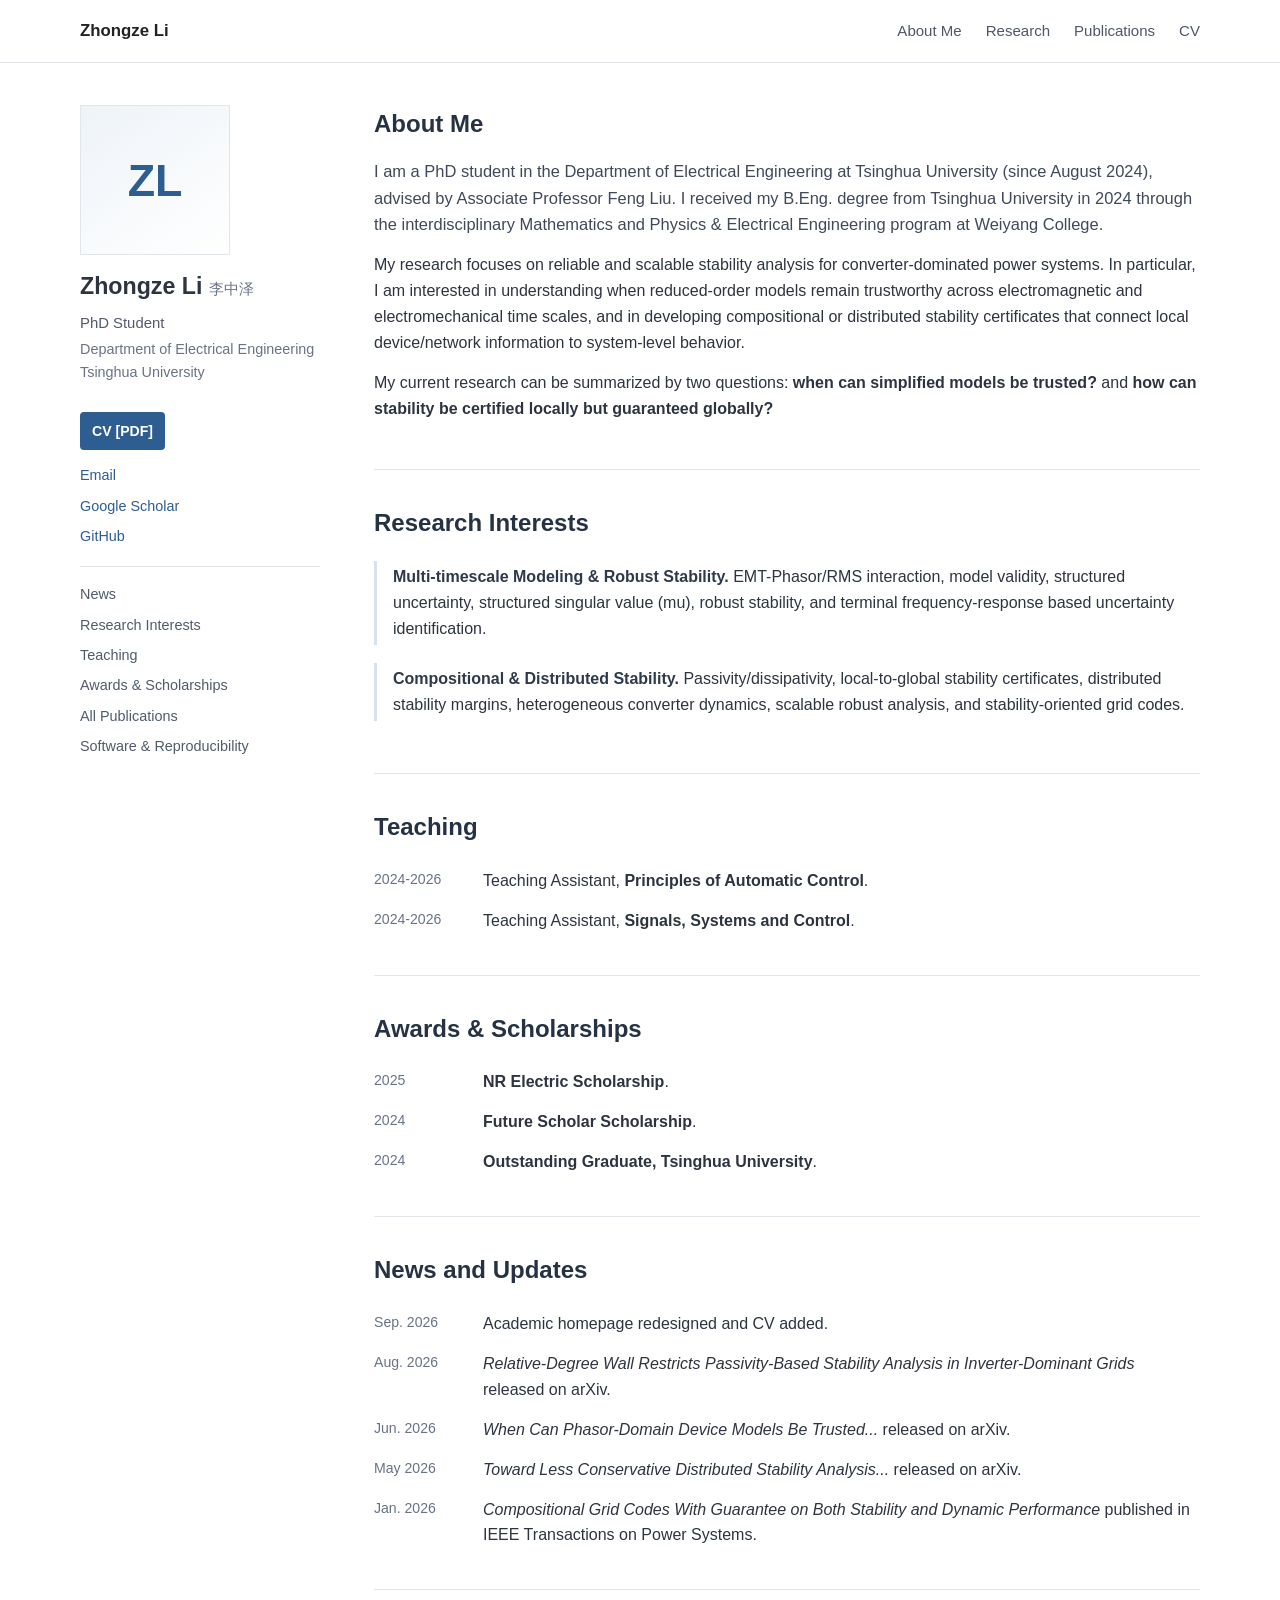
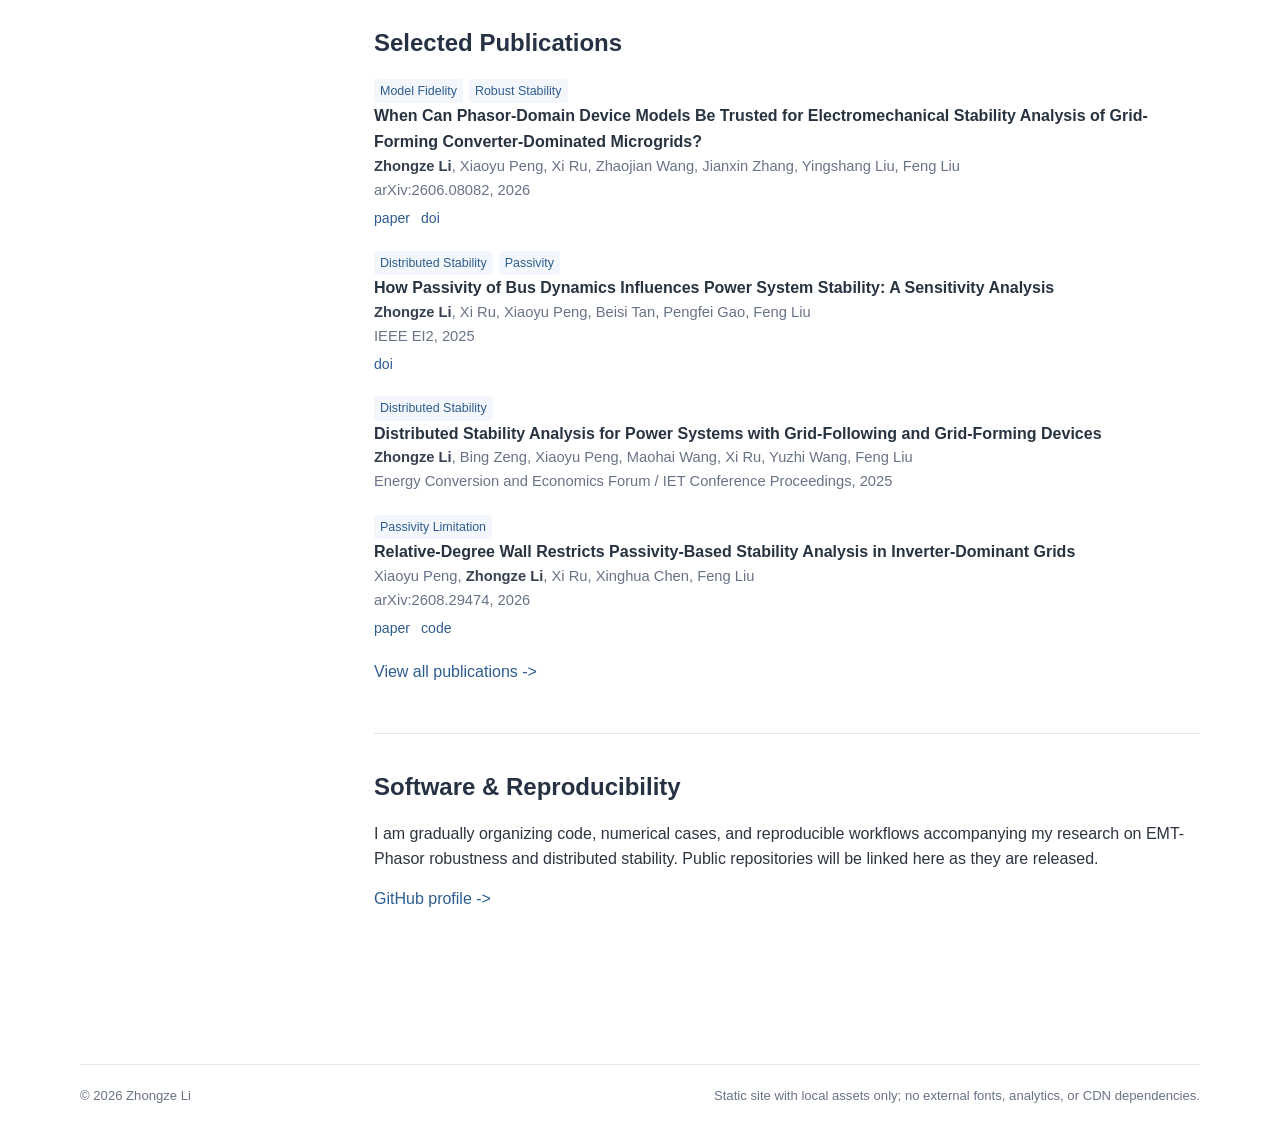
==== commit 0d0a107b: "Update CV, education, teaching, and awards" ====
--- a/index.html
+++ b/index.html
@@ -9,11 +9,11 @@
   <p class="role">PhD Student</p><p class="affil">Department of Electrical Engineering<br>Tsinghua University</p>
   <a class="cv-button" href="/files/CV_Zhongze_Li.pdf">CV [PDF]</a>
   <div class="meta-links"><a href="mailto:lizz24@mails.tsinghua.edu.cn">Email</a><a href="https://scholar.google.com/citations?user=HKIw3YUAAAAJ&hl=en">Google Scholar</a><a href="https://github.com/lizzz766">GitHub</a></div>
-  <div class="mini-nav"><a href="/#news">News</a><a href="/#research">Research Interests</a><a href="/publications.html">All Publications</a><a href="/#software">Software & Reproducibility</a></div>
+  <div class="mini-nav"><a href="/#news">News</a><a href="/#research">Research Interests</a><a href="/#teaching">Teaching</a><a href="/#awards">Awards & Scholarships</a><a href="/publications.html">All Publications</a><a href="/#software">Software & Reproducibility</a></div>
 </aside>
 <article class="content">
 <section class="section"><h2>About Me</h2>
-<p class="lead">I am a PhD student in the Department of Electrical Engineering at Tsinghua University, advised by Associate Professor Feng Liu. I received my B.Eng. degree from Tsinghua University in 2024.</p>
+<p class="lead">I am a PhD student in the Department of Electrical Engineering at Tsinghua University (since August 2024), advised by Associate Professor Feng Liu. I received my B.Eng. degree from Tsinghua University in 2024 through the interdisciplinary Mathematics and Physics &amp; Electrical Engineering program at Weiyang College.</p>
 <p>My research focuses on reliable and scalable stability analysis for converter-dominated power systems. In particular, I am interested in understanding when reduced-order models remain trustworthy across electromagnetic and electromechanical time scales, and in developing compositional or distributed stability certificates that connect local device/network information to system-level behavior.</p>
 <p>My current research can be summarized by two questions: <strong>when can simplified models be trusted?</strong> and <strong>how can stability be certified locally but guaranteed globally?</strong></p>
 </section>
@@ -21,6 +21,17 @@
 <div class="research-block"><strong>Multi-timescale Modeling & Robust Stability.</strong> EMT-Phasor/RMS interaction, model validity, structured uncertainty, structured singular value (mu), robust stability, and terminal frequency-response based uncertainty identification.</div>
 <div class="research-block"><strong>Compositional & Distributed Stability.</strong> Passivity/dissipativity, local-to-global stability certificates, distributed stability margins, heterogeneous converter dynamics, scalable robust analysis, and stability-oriented grid codes.</div>
 </section>
+<section class="section" id="teaching"><h2>Teaching</h2>
+<ul class="news-list">
+<li><time>2024-2026</time><span>Teaching Assistant, <strong>Principles of Automatic Control</strong>.</span></li>
+<li><time>2024-2026</time><span>Teaching Assistant, <strong>Signals, Systems and Control</strong>.</span></li>
+</ul></section>
+<section class="section" id="awards"><h2>Awards & Scholarships</h2>
+<ul class="news-list">
+<li><time>2025</time><span><strong>NR Electric Scholarship</strong>.</span></li>
+<li><time>2024</time><span><strong>Future Scholar Scholarship</strong>.</span></li>
+<li><time>2024</time><span><strong>Outstanding Graduate, Tsinghua University</strong>.</span></li>
+</ul></section>
 <section class="section" id="news"><h2>News and Updates</h2><ul class="news-list">
 <li><time>Sep. 2026</time><span>Academic homepage redesigned and CV added.</span></li>
 <li><time>Aug. 2026</time><span><em>Relative-Degree Wall Restricts Passivity-Based Stability Analysis in Inverter-Dominant Grids</em> released on arXiv.</span></li>
@@ -33,8 +44,8 @@
 <li class="pub-item"><div><span class="topic">Distributed Stability</span><span class="topic">Passivity</span></div><div class="pub-title">How Passivity of Bus Dynamics Influences Power System Stability: A Sensitivity Analysis</div><div class="authors"><strong>Zhongze Li</strong>, Xi Ru, Xiaoyu Peng, Beisi Tan, Pengfei Gao, Feng Liu</div><div class="venue">IEEE EI2, 2025</div><div class="pub-links"><a href="https://doi.org/10.1109/EI268505.2025.11425330">doi</a></div></li>
 <li class="pub-item"><div><span class="topic">Distributed Stability</span></div><div class="pub-title">Distributed Stability Analysis for Power Systems with Grid-Following and Grid-Forming Devices</div><div class="authors"><strong>Zhongze Li</strong>, Bing Zeng, Xiaoyu Peng, Maohai Wang, Xi Ru, Yuzhi Wang, Feng Liu</div><div class="venue">Energy Conversion and Economics Forum / IET Conference Proceedings, 2025</div></li>
 <li class="pub-item"><div><span class="topic">Passivity Limitation</span></div><div class="pub-title">Relative-Degree Wall Restricts Passivity-Based Stability Analysis in Inverter-Dominant Grids</div><div class="authors">Xiaoyu Peng, <strong>Zhongze Li</strong>, Xi Ru, Xinghua Chen, Feng Liu</div><div class="venue">arXiv:2608.29474, 2026</div><div class="pub-links"><a href="https://arxiv.org/abs/2608.29474">paper</a><a href="https://github.com/lingo01/Passivity_Limitation">code</a></div></li>
-</ul><p><a href="/publications.html">View all publications -&gt;</a></p></section>
-<section class="section" id="software"><h2>Software & Reproducibility</h2><p>I am gradually organizing code, numerical cases, and reproducible workflows accompanying my research on EMT-Phasor robustness and distributed stability. Public repositories will be linked here as they are released.</p><p><a href="https://github.com/lizzz766">GitHub profile -&gt;</a></p></section>
+</ul><p><a href="/publications.html">View all publications -></a></p></section>
+<section class="section" id="software"><h2>Software & Reproducibility</h2><p>I am gradually organizing code, numerical cases, and reproducible workflows accompanying my research on EMT-Phasor robustness and distributed stability. Public repositories will be linked here as they are released.</p><p><a href="https://github.com/lizzz766">GitHub profile -></a></p></section>
 </article></main>
 <footer class="footer"><span>© 2026 Zhongze Li</span><span>Static site with local assets only; no external fonts, analytics, or CDN dependencies.</span></footer>
 </body></html>
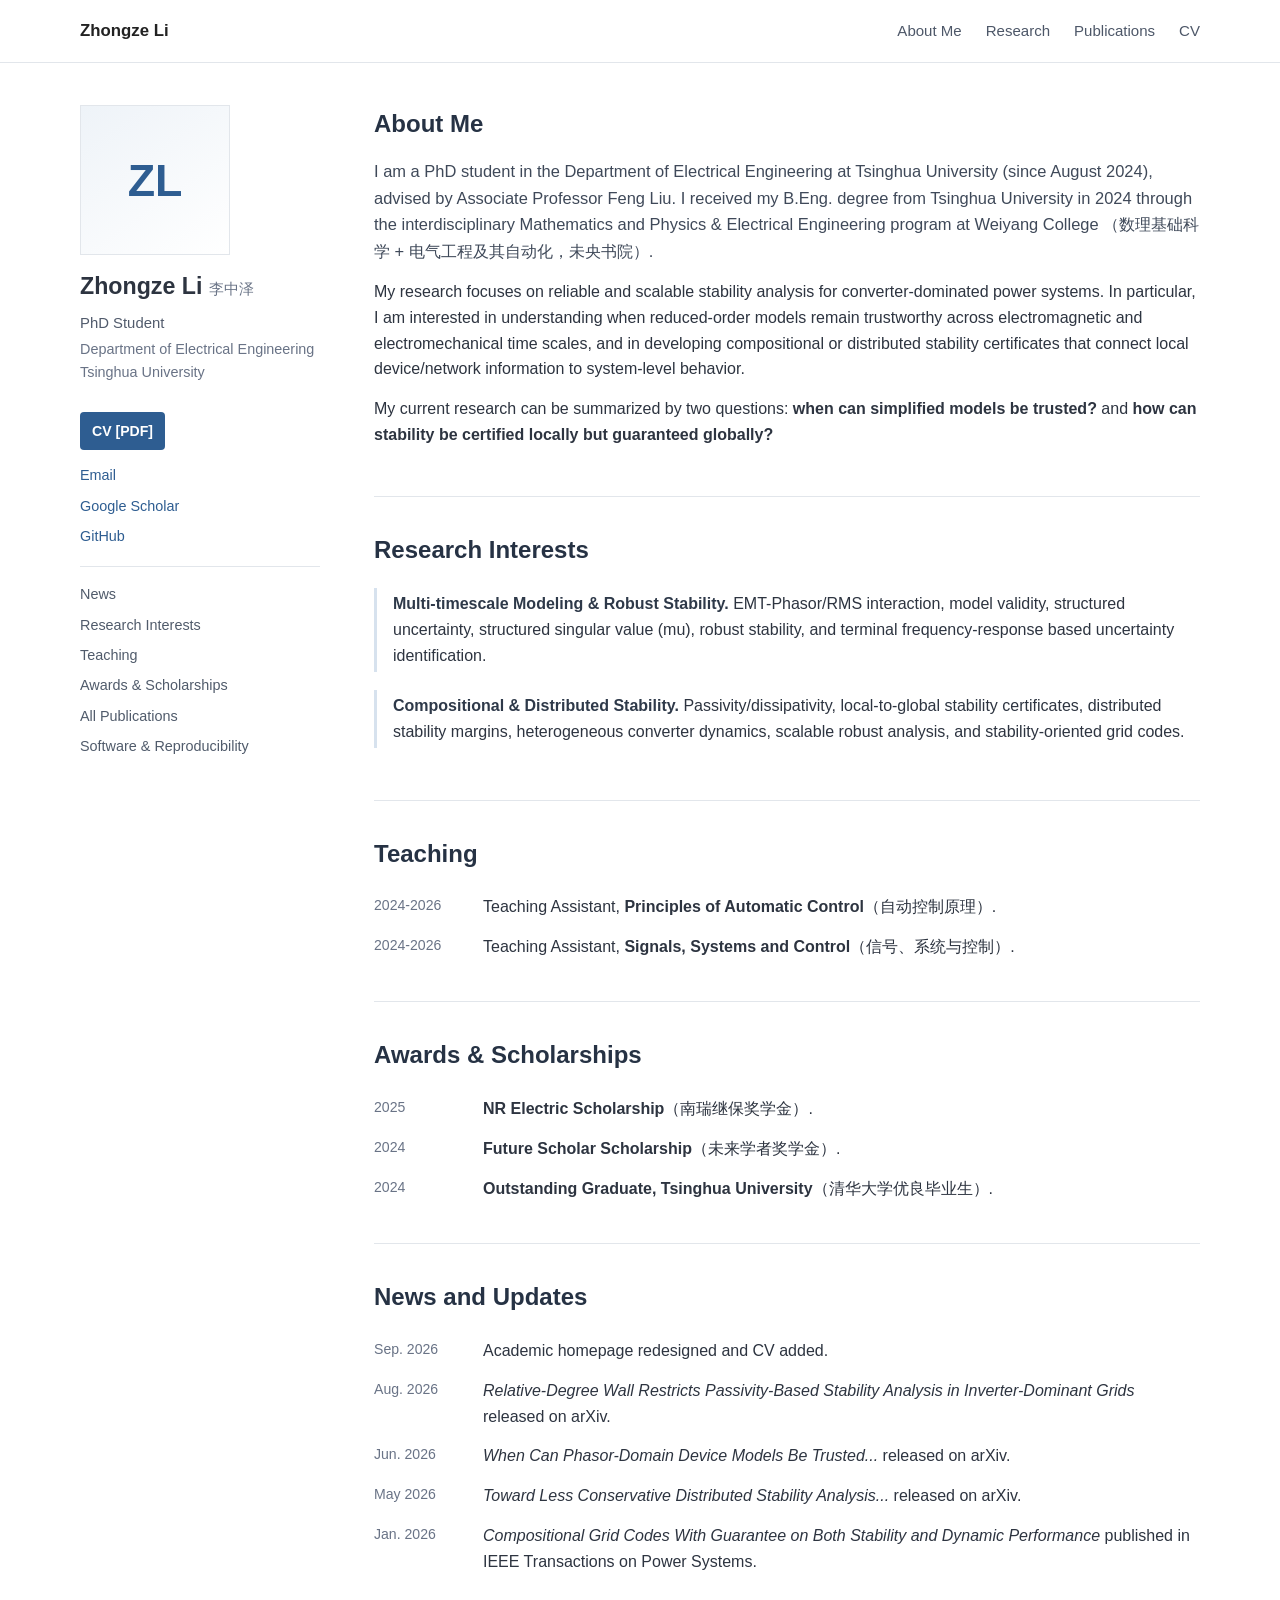
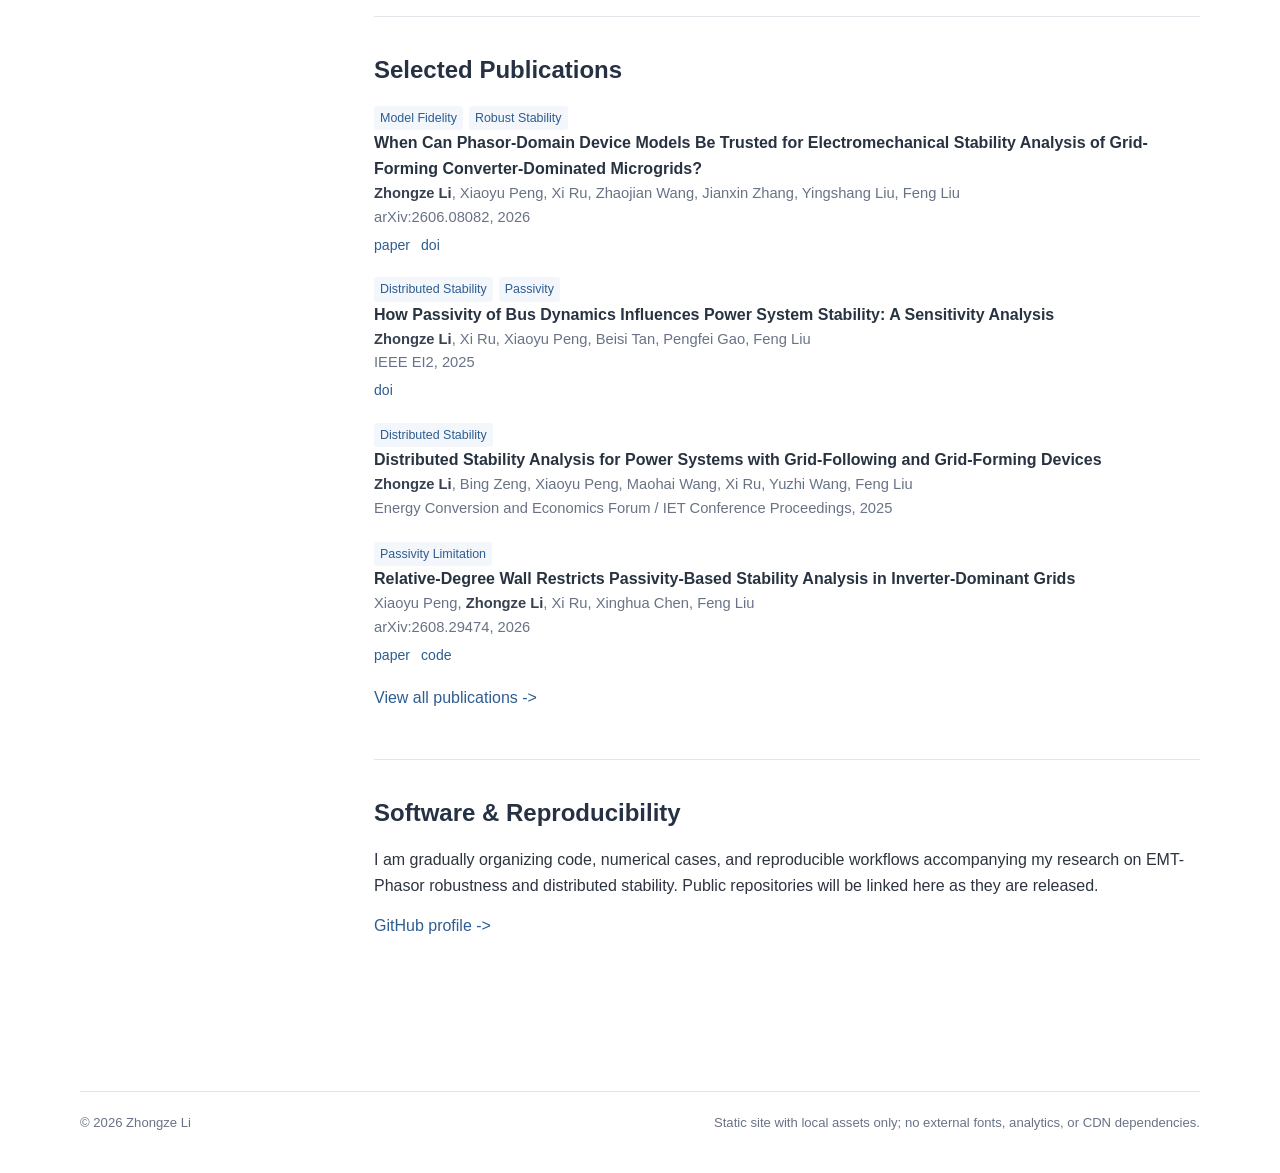
==== commit 4ee3f14c: "Add Chinese annotations to academic profile" ====
--- a/index.html
+++ b/index.html
@@ -13,7 +13,7 @@
 </aside>
 <article class="content">
 <section class="section"><h2>About Me</h2>
-<p class="lead">I am a PhD student in the Department of Electrical Engineering at Tsinghua University (since August 2024), advised by Associate Professor Feng Liu. I received my B.Eng. degree from Tsinghua University in 2024 through the interdisciplinary Mathematics and Physics &amp; Electrical Engineering program at Weiyang College.</p>
+<p class="lead">I am a PhD student in the Department of Electrical Engineering at Tsinghua University (since August 2024), advised by Associate Professor Feng Liu. I received my B.Eng. degree from Tsinghua University in 2024 through the interdisciplinary Mathematics and Physics &amp; Electrical Engineering program at Weiyang College <span class="cn-note">（数理基础科学 + 电气工程及其自动化，未央书院）</span>.</p>
 <p>My research focuses on reliable and scalable stability analysis for converter-dominated power systems. In particular, I am interested in understanding when reduced-order models remain trustworthy across electromagnetic and electromechanical time scales, and in developing compositional or distributed stability certificates that connect local device/network information to system-level behavior.</p>
 <p>My current research can be summarized by two questions: <strong>when can simplified models be trusted?</strong> and <strong>how can stability be certified locally but guaranteed globally?</strong></p>
 </section>
@@ -21,16 +21,17 @@
 <div class="research-block"><strong>Multi-timescale Modeling & Robust Stability.</strong> EMT-Phasor/RMS interaction, model validity, structured uncertainty, structured singular value (mu), robust stability, and terminal frequency-response based uncertainty identification.</div>
 <div class="research-block"><strong>Compositional & Distributed Stability.</strong> Passivity/dissipativity, local-to-global stability certificates, distributed stability margins, heterogeneous converter dynamics, scalable robust analysis, and stability-oriented grid codes.</div>
 </section>
+
 <section class="section" id="teaching"><h2>Teaching</h2>
 <ul class="news-list">
-<li><time>2024-2026</time><span>Teaching Assistant, <strong>Principles of Automatic Control</strong>.</span></li>
-<li><time>2024-2026</time><span>Teaching Assistant, <strong>Signals, Systems and Control</strong>.</span></li>
+<li><time>2024-2026</time><span>Teaching Assistant, <strong>Principles of Automatic Control</strong><span class="cn-note">（自动控制原理）</span>.</span></li>
+<li><time>2024-2026</time><span>Teaching Assistant, <strong>Signals, Systems and Control</strong><span class="cn-note">（信号、系统与控制）</span>.</span></li>
 </ul></section>
 <section class="section" id="awards"><h2>Awards & Scholarships</h2>
 <ul class="news-list">
-<li><time>2025</time><span><strong>NR Electric Scholarship</strong>.</span></li>
-<li><time>2024</time><span><strong>Future Scholar Scholarship</strong>.</span></li>
-<li><time>2024</time><span><strong>Outstanding Graduate, Tsinghua University</strong>.</span></li>
+<li><time>2025</time><span><strong>NR Electric Scholarship</strong><span class="cn-note">（南瑞继保奖学金）</span>.</span></li>
+<li><time>2024</time><span><strong>Future Scholar Scholarship</strong><span class="cn-note">（未来学者奖学金）</span>.</span></li>
+<li><time>2024</time><span><strong>Outstanding Graduate, Tsinghua University</strong><span class="cn-note">（清华大学优良毕业生）</span>.</span></li>
 </ul></section>
 <section class="section" id="news"><h2>News and Updates</h2><ul class="news-list">
 <li><time>Sep. 2026</time><span>Academic homepage redesigned and CV added.</span></li>
